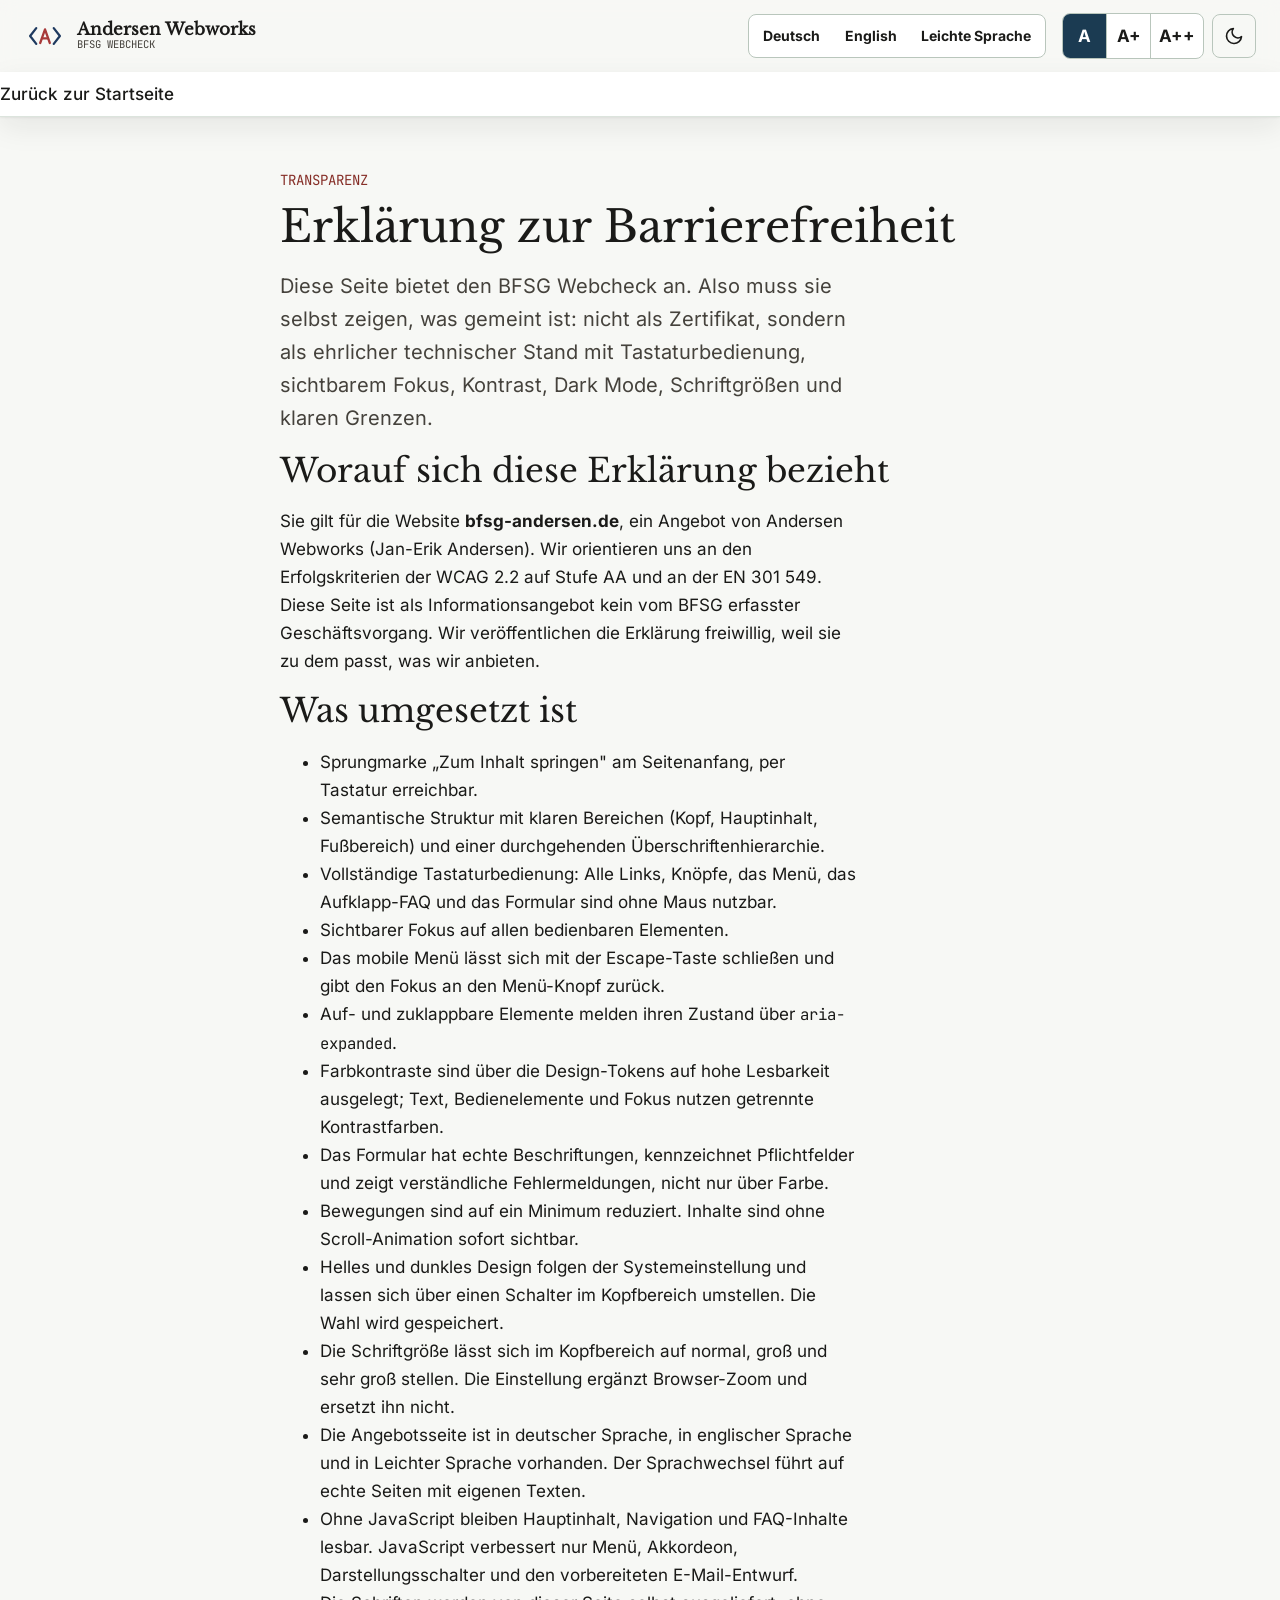
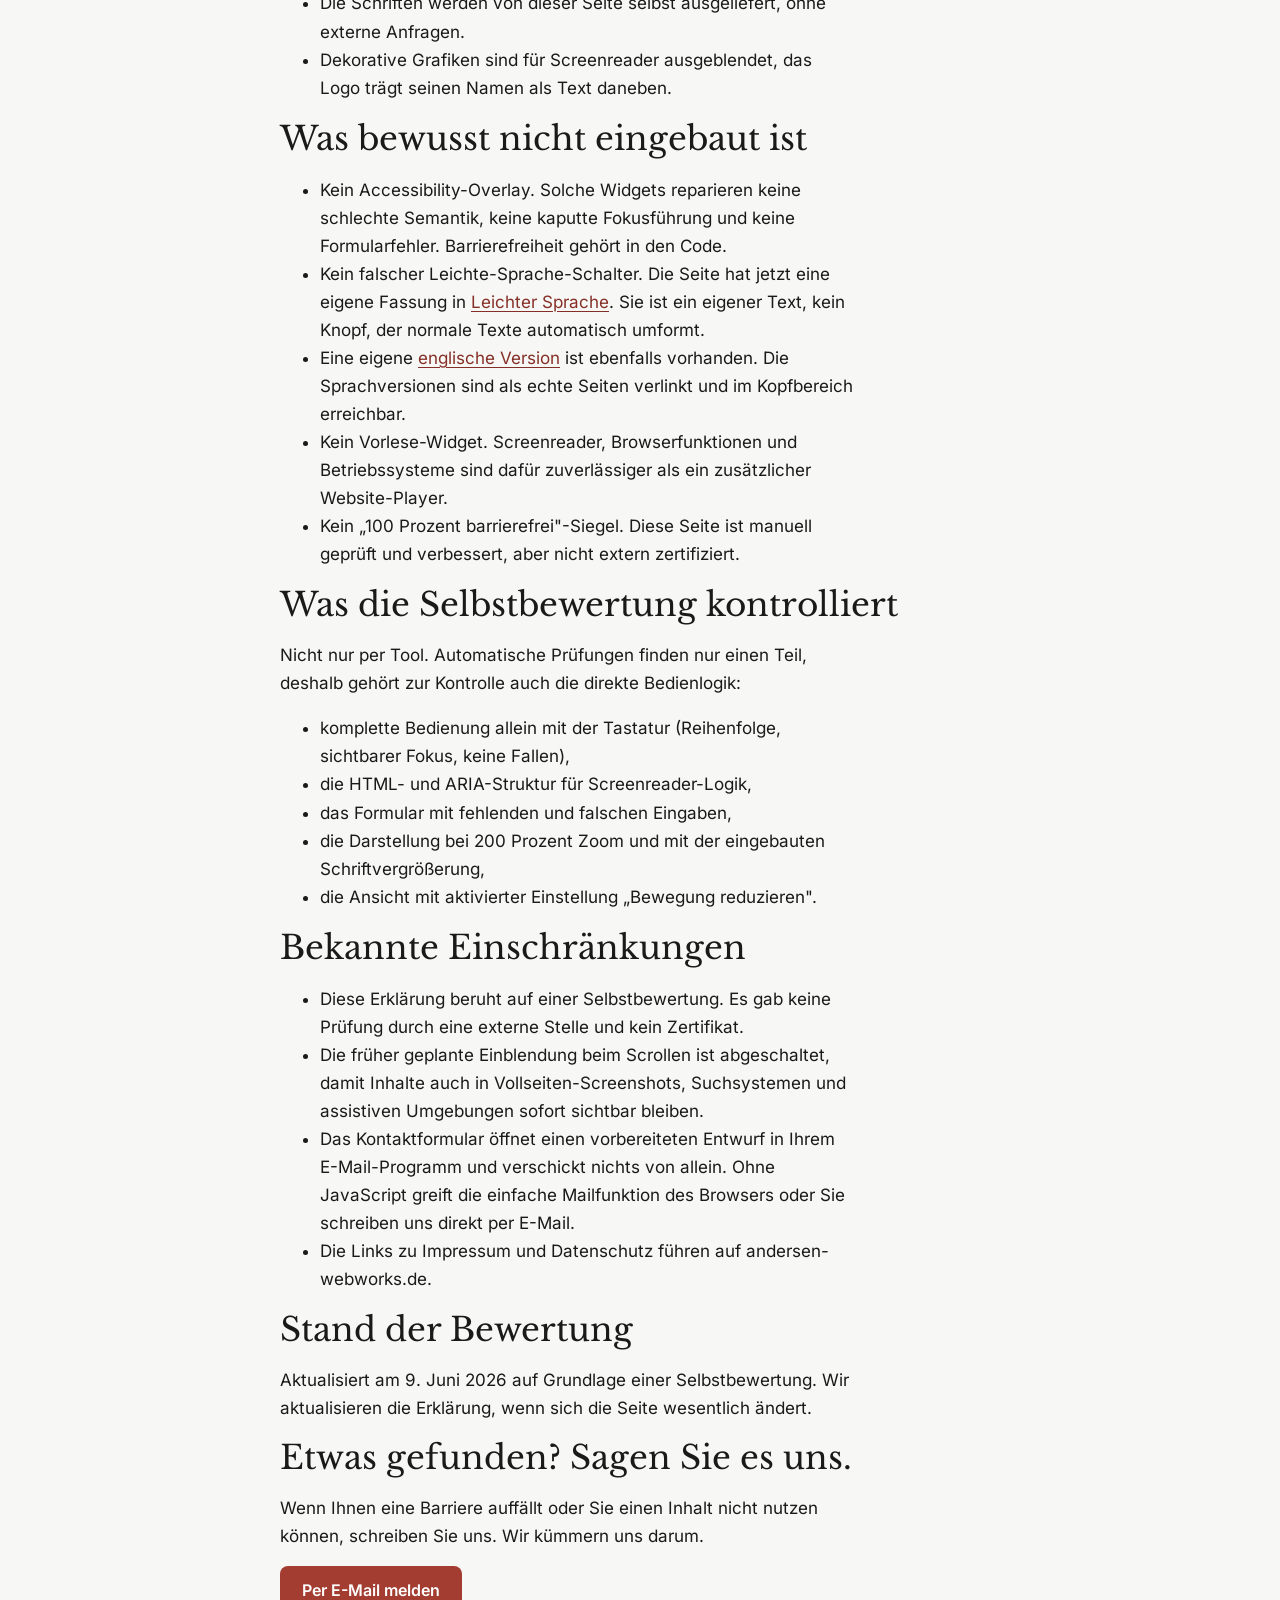
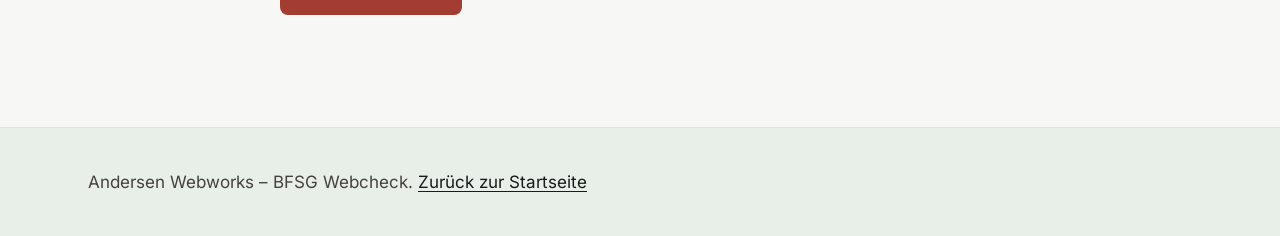
==== barrierefreiheit/index.html @ b9a434ae "fix: harden BFSG responsive header" ====
<!DOCTYPE html>
<html lang="de">
<head>
  <meta charset="utf-8">
  <meta name="viewport" content="width=device-width, initial-scale=1">
  <title>Erklärung zur Barrierefreiheit | Andersen Webworks</title>
  <meta name="description" content="Erklärung zur Barrierefreiheit der Seite bfsg-andersen.de. Was umgesetzt ist, was geprüft wurde und was offen bleibt.">
  <meta name="theme-color" media="(prefers-color-scheme: light)" content="#f7f8f5">
  <meta name="theme-color" media="(prefers-color-scheme: dark)" content="#171b19">
  <link rel="icon" href="../assets/favicon.svg" type="image/svg+xml">
  <link rel="canonical" href="https://bfsg-andersen.de/barrierefreiheit/">
  <link rel="alternate" hreflang="de" href="https://bfsg-andersen.de/">
  <link rel="alternate" hreflang="en" href="https://bfsg-andersen.de/en/">
  <link rel="alternate" hreflang="de-x-easy" href="https://bfsg-andersen.de/leichte-sprache/">
  <link rel="alternate" hreflang="x-default" href="https://bfsg-andersen.de/">
  <script>
    /* Darstellung vor dem ersten Paint setzen, gegen Flackern */
    (function () {
      var d = document.documentElement;
      d.classList.add('js');
      try {
        var t = localStorage.getItem('theme');
        if (t === 'light' || t === 'dark') d.setAttribute('data-theme', t);
        var s = localStorage.getItem('text-size');
        if (s === 'large' || s === 'xlarge') d.setAttribute('data-text-size', s);
      } catch (e) {}
    })();
  </script>
  <link rel="stylesheet" href="../css/tokens.css">
  <link rel="stylesheet" href="../css/base.css">
  <link rel="stylesheet" href="../css/components.css">
  <link rel="stylesheet" href="../css/sections.css">
</head>
<body>
  <a class="skip-link" href="#main">Zum Inhalt springen</a>

  <header class="site-header">
    <div class="container site-header__inner">
      <a class="brand" href="../index.html" aria-label="BFSG Webcheck von Andersen Webworks, zur Startseite">
        <img class="brand__mark" src="../assets/logo.svg" alt="" width="42" height="28">
        <span class="brand__name">Andersen Webworks
          <span class="brand__line">BFSG Webcheck</span>
        </span>
      </a>
      <div class="site-header__right">
        <nav class="site-nav site-nav--static" aria-label="Hauptnavigation">
          <ul>
            <li><a href="../index.html">Zurück zur Startseite</a></li>
          </ul>
        </nav>
        <nav class="language-switcher" aria-label="Sprachversionen">
          <ul>
            <li><a href="../index.html" lang="de">Deutsch</a></li>
            <li><a href="../en/index.html" lang="en">English</a></li>
            <li><a href="../leichte-sprache/index.html" lang="de">Leichte Sprache</a></li>
          </ul>
        </nav>
        <div class="header-actions" role="group" aria-label="Darstellung">
          <div class="text-size-control" role="group" aria-label="Schriftgröße">
            <button class="text-size-control__btn" type="button" data-text-size-option="normal" aria-pressed="true" aria-label="Normale Schriftgröße">A</button>
            <button class="text-size-control__btn" type="button" data-text-size-option="large" aria-pressed="false" aria-label="Große Schriftgröße">A+</button>
            <button class="text-size-control__btn" type="button" data-text-size-option="xlarge" aria-pressed="false" aria-label="Sehr große Schriftgröße">A++</button>
          </div>
          <button class="theme-toggle" type="button" aria-pressed="false" aria-label="Dunkles Design einschalten" title="Hell und Dunkel umschalten">
            <svg class="icon-moon" viewBox="0 0 24 24" fill="none" stroke="currentColor" stroke-width="2" stroke-linecap="round" stroke-linejoin="round" aria-hidden="true"><path d="M21 12.8A9 9 0 1 1 11.2 3a7 7 0 0 0 9.8 9.8z"/></svg>
            <svg class="icon-sun" viewBox="0 0 24 24" fill="none" stroke="currentColor" stroke-width="2" stroke-linecap="round" stroke-linejoin="round" aria-hidden="true"><circle cx="12" cy="12" r="4"/><path d="M12 2v2M12 20v2M4.9 4.9l1.4 1.4M17.7 17.7l1.4 1.4M2 12h2M20 12h2M4.9 19.1l1.4-1.4M17.7 6.3l1.4-1.4"/></svg>
          </button>
        </div>
      </div>
    </div>
  </header>

  <main id="main" tabindex="-1">
    <section class="section">
      <div class="container" style="max-width:48rem">
        <p class="eyebrow">Transparenz</p>
        <h1>Erklärung zur Barrierefreiheit</h1>
        <p class="lede">Diese Seite bietet den BFSG Webcheck an. Also muss sie selbst zeigen, was gemeint ist: nicht als Zertifikat, sondern als ehrlicher technischer Stand mit Tastaturbedienung, sichtbarem Fokus, Kontrast, Dark Mode, Schriftgrößen und klaren Grenzen.</p>

        <h2>Worauf sich diese Erklärung bezieht</h2>
        <p>Sie gilt für die Website <strong>bfsg-andersen.de</strong>, ein Angebot von Andersen Webworks (Jan-Erik Andersen). Wir orientieren uns an den Erfolgskriterien der WCAG 2.2 auf Stufe AA und an der EN 301 549. Diese Seite ist als Informationsangebot kein vom BFSG erfasster Geschäftsvorgang. Wir veröffentlichen die Erklärung freiwillig, weil sie zu dem passt, was wir anbieten.</p>

        <h2>Was umgesetzt ist</h2>
        <ul>
          <li>Sprungmarke „Zum Inhalt springen" am Seitenanfang, per Tastatur erreichbar.</li>
          <li>Semantische Struktur mit klaren Bereichen (Kopf, Hauptinhalt, Fußbereich) und einer durchgehenden Überschriftenhierarchie.</li>
          <li>Vollständige Tastaturbedienung: Alle Links, Knöpfe, das Menü, das Aufklapp-FAQ und das Formular sind ohne Maus nutzbar.</li>
          <li>Sichtbarer Fokus auf allen bedienbaren Elementen.</li>
          <li>Das mobile Menü lässt sich mit der Escape-Taste schließen und gibt den Fokus an den Menü-Knopf zurück.</li>
          <li>Auf- und zuklappbare Elemente melden ihren Zustand über <code>aria-expanded</code>.</li>
          <li>Farbkontraste sind über die Design-Tokens auf hohe Lesbarkeit ausgelegt; Text, Bedienelemente und Fokus nutzen getrennte Kontrastfarben.</li>
          <li>Das Formular hat echte Beschriftungen, kennzeichnet Pflichtfelder und zeigt verständliche Fehlermeldungen, nicht nur über Farbe.</li>
          <li>Bewegungen sind auf ein Minimum reduziert. Inhalte sind ohne Scroll-Animation sofort sichtbar.</li>
          <li>Helles und dunkles Design folgen der Systemeinstellung und lassen sich über einen Schalter im Kopfbereich umstellen. Die Wahl wird gespeichert.</li>
          <li>Die Schriftgröße lässt sich im Kopfbereich auf normal, groß und sehr groß stellen. Die Einstellung ergänzt Browser-Zoom und ersetzt ihn nicht.</li>
          <li>Die Angebotsseite ist in deutscher Sprache, in englischer Sprache und in Leichter Sprache vorhanden. Der Sprachwechsel führt auf echte Seiten mit eigenen Texten.</li>
          <li>Ohne JavaScript bleiben Hauptinhalt, Navigation und FAQ-Inhalte lesbar. JavaScript verbessert nur Menü, Akkordeon, Darstellungsschalter und den vorbereiteten E-Mail-Entwurf.</li>
          <li>Die Schriften werden von dieser Seite selbst ausgeliefert, ohne externe Anfragen.</li>
          <li>Dekorative Grafiken sind für Screenreader ausgeblendet, das Logo trägt seinen Namen als Text daneben.</li>
        </ul>

        <h2>Was bewusst nicht eingebaut ist</h2>
        <ul>
          <li>Kein Accessibility-Overlay. Solche Widgets reparieren keine schlechte Semantik, keine kaputte Fokusführung und keine Formularfehler. Barrierefreiheit gehört in den Code.</li>
          <li>Kein falscher Leichte-Sprache-Schalter. Die Seite hat jetzt eine eigene Fassung in <a href="../leichte-sprache/index.html">Leichter Sprache</a>. Sie ist ein eigener Text, kein Knopf, der normale Texte automatisch umformt.</li>
          <li>Eine eigene <a href="../en/index.html" lang="en">englische Version</a> ist ebenfalls vorhanden. Die Sprachversionen sind als echte Seiten verlinkt und im Kopfbereich erreichbar.</li>
          <li>Kein Vorlese-Widget. Screenreader, Browserfunktionen und Betriebssysteme sind dafür zuverlässiger als ein zusätzlicher Website-Player.</li>
          <li>Kein „100 Prozent barrierefrei"-Siegel. Diese Seite ist manuell geprüft und verbessert, aber nicht extern zertifiziert.</li>
        </ul>

        <h2>Was die Selbstbewertung kontrolliert</h2>
        <p>Nicht nur per Tool. Automatische Prüfungen finden nur einen Teil, deshalb gehört zur Kontrolle auch die direkte Bedienlogik:</p>
        <ul>
          <li>komplette Bedienung allein mit der Tastatur (Reihenfolge, sichtbarer Fokus, keine Fallen),</li>
          <li>die HTML- und ARIA-Struktur für Screenreader-Logik,</li>
          <li>das Formular mit fehlenden und falschen Eingaben,</li>
          <li>die Darstellung bei 200 Prozent Zoom und mit der eingebauten Schriftvergrößerung,</li>
          <li>die Ansicht mit aktivierter Einstellung „Bewegung reduzieren".</li>
        </ul>

        <h2>Bekannte Einschränkungen</h2>
        <ul>
          <li>Diese Erklärung beruht auf einer Selbstbewertung. Es gab keine Prüfung durch eine externe Stelle und kein Zertifikat.</li>
          <li>Die früher geplante Einblendung beim Scrollen ist abgeschaltet, damit Inhalte auch in Vollseiten-Screenshots, Suchsystemen und assistiven Umgebungen sofort sichtbar bleiben.</li>
          <li>Das Kontaktformular öffnet einen vorbereiteten Entwurf in Ihrem E-Mail-Programm und verschickt nichts von allein. Ohne JavaScript greift die einfache Mailfunktion des Browsers oder Sie schreiben uns direkt per E-Mail.</li>
          <li>Die Links zu Impressum und Datenschutz führen auf andersen-webworks.de.</li>
        </ul>

        <h2>Stand der Bewertung</h2>
        <p>Aktualisiert am 9. Juni 2026 auf Grundlage einer Selbstbewertung. Wir aktualisieren die Erklärung, wenn sich die Seite wesentlich ändert.</p>

        <h2>Etwas gefunden? Sagen Sie es uns.</h2>
        <p>Wenn Ihnen eine Barriere auffällt oder Sie einen Inhalt nicht nutzen können, schreiben Sie uns. Wir kümmern uns darum.</p>
        <p><a class="btn btn--primary" href="mailto:mail@andersen-webworks.de?subject=Barrierefreiheit%20bfsg-andersen.de">Per E-Mail melden</a></p>
      </div>
    </section>
  </main>

  <footer class="site-footer">
    <div class="container">
      <p style="margin:0;color:var(--text-muted)">Andersen Webworks – BFSG Webcheck. <a href="../index.html">Zurück zur Startseite</a></p>
    </div>
  </footer>
  <script src="../assets/site.js"></script>
</body>
</html>
---- css/tokens.css ----
/* tokens.css – Schriften, Designvariablen, Farben, Dark Mode
   Selbst gehostete Schriften (DSGVO), keine Google Fonts.
   Kontrastziel: Fließtext sehr hoch, UI-Elemente mindestens WCAG-AA-nah. */

/* ---- Schriften ---- */
/* Inter (Fließtext) */
@font-face {
  font-family: 'Inter'; font-style: normal; font-weight: 400 700; font-display: swap;
  src: url(../assets/fonts/inter-latin.woff2) format('woff2');
  unicode-range: U+0000-00FF, U+0131, U+0152-0153, U+02BB-02BC, U+02C6, U+02DA, U+02DC, U+0304, U+0308, U+0329, U+2000-206F, U+20AC, U+2122, U+2191, U+2193, U+2212, U+2215, U+FEFF, U+FFFD;
}
@font-face {
  font-family: 'Inter'; font-style: normal; font-weight: 400 700; font-display: swap;
  src: url(../assets/fonts/inter-latin-ext.woff2) format('woff2');
  unicode-range: U+0100-02BA, U+02BD-02C5, U+02C7-02CC, U+02CE-02D7, U+02DD-02FF, U+0304, U+0308, U+0329, U+1D00-1DBF, U+1E00-1E9F, U+1EF2-1EFF, U+2020, U+20A0-20AB, U+20AD-20C0, U+2113, U+2C60-2C7F, U+A720-A7FF;
}
/* Libre Baskerville (Headlines, editorial) */
@font-face {
  font-family: 'Libre Baskerville'; font-style: normal; font-weight: 400; font-display: swap;
  src: url(../assets/fonts/libre-baskerville-regular-latin.woff2) format('woff2');
  unicode-range: U+0000-00FF, U+0131, U+0152-0153, U+02BB-02BC, U+02C6, U+02DA, U+02DC, U+0304, U+0308, U+0329, U+2000-206F, U+20AC, U+2122, U+2191, U+2193, U+2212, U+2215, U+FEFF, U+FFFD;
}
@font-face {
  font-family: 'Libre Baskerville'; font-style: normal; font-weight: 400; font-display: swap;
  src: url(../assets/fonts/libre-baskerville-regular-latin-ext.woff2) format('woff2');
  unicode-range: U+0100-02BA, U+02BD-02C5, U+02C7-02CC, U+02CE-02D7, U+02DD-02FF, U+0304, U+0308, U+0329, U+1D00-1DBF, U+1E00-1E9F, U+1EF2-1EFF, U+2020, U+20A0-20AB, U+20AD-20C0, U+2113, U+2C60-2C7F, U+A720-A7FF;
}
@font-face {
  font-family: 'Libre Baskerville'; font-style: italic; font-weight: 400; font-display: swap;
  src: url(../assets/fonts/libre-baskerville-italic-latin.woff2) format('woff2');
  unicode-range: U+0000-00FF, U+0131, U+0152-0153, U+02BB-02BC, U+02C6, U+02DA, U+02DC, U+0304, U+0308, U+0329, U+2000-206F, U+20AC, U+2122, U+2191, U+2193, U+2212, U+2215, U+FEFF, U+FFFD;
}
/* JetBrains Mono (Akzente, Code) */
@font-face {
  font-family: 'JetBrains Mono'; font-style: normal; font-weight: 400; font-display: swap;
  src: url(../assets/fonts/jetbrains-mono-400.ttf) format('truetype');
}
@font-face {
  font-family: 'JetBrains Mono'; font-style: normal; font-weight: 500; font-display: swap;
  src: url(../assets/fonts/jetbrains-mono-500.ttf) format('truetype');
}

:root {
  /* Farben (hell) */
  --bg: #f7f8f5;
  --surface: #ffffff;
  --surface-2: #e8efe9;
  --text: #1a1a18;          /* auf --bg ~ 15:1 (AAA) */
  --text-muted: #45423c;    /* auf --bg ~ 8.5:1 (AAA) */
  --accent: #a33d32;        /* Rost: Marken-/Flaechenfarbe */
  --accent-text: #862f28;   /* dunkleres Rost fuer kleinen Text/Links: ~ 7:1 (AAA) */
  --accent-ink: #ffffff;    /* Text auf Rost-Flaeche: ~ 6.3:1 */
  --accent-2: #1b3b52;      /* Navy (Sprache/Vertrauen): ~ 10:1 (AAA) */
  --accent-2-ink: #ffffff;
  --accent-3: #4b735f;      /* Sage fuer positive Nachweise */
  --border: #dce4dd;
  --border-strong: #b9c6bc;
  --focus: #1b3b52;

  /* Schriften */
  --font-serif: 'Libre Baskerville', Georgia, 'Times New Roman', serif;
  --font-sans: 'Inter', system-ui, -apple-system, 'Segoe UI', Roboto, sans-serif;
  --font-mono: 'JetBrains Mono', ui-monospace, Consolas, 'Liberation Mono', monospace;

  /* Schriftgrößen */
  --fs-300: 0.875rem;
  --fs-400: 1.0625rem;      /* 17px Basis fuer komfortables Lesen */
  --fs-500: 1.25rem;
  --fs-600: 1.55rem;
  --fs-700: 2.05rem;
  --fs-800: 2.75rem;

  /* Abstände, Radien, Schatten */
  --space-1: 0.5rem;
  --space-2: 1rem;
  --space-3: 1.5rem;
  --space-4: 2.5rem;
  --space-5: 4rem;
  --space-6: 6rem;
  --radius: 8px;
  --radius-lg: 8px;
  --shadow: 0 1px 2px rgba(26, 26, 24, 0.06), 0 10px 30px rgba(26, 26, 24, 0.08);
  --container: 72rem;
  --measure: 36rem;         /* Lesebreite ~ 66 Zeichen */
}

:root[data-text-size="large"] { font-size: 112.5%; }
:root[data-text-size="xlarge"] { font-size: 125%; }

@media (max-width: 44rem) {
  :root {
    --fs-600: 1.35rem;
    --fs-700: 1.7rem;
    --fs-800: 2rem;
    --space-6: 4rem;
  }
}

/* Dark-Tokens, einmal definiert, ueber zwei Selektoren angewandt:
   - System-Dunkel, sofern der Nutzer nicht explizit Hell erzwingt
   - Nutzer waehlt aktiv Dunkel */
@media (prefers-color-scheme: dark) {
  :root:not([data-theme="light"]) {
    --bg: #171b19;          /* warmes Fast-Schwarz, kein reines #000 */
    --surface: #202622;
    --surface-2: #26312a;
    --text: #f1efe9;        /* auf --bg ~ 14:1 (AAA) */
    --text-muted: #c6c1b5;  /* auf --bg ~ 9:1 (AAA) */
    --accent: #e58a72;
    --accent-text: #f0a98f; /* helleres Rost fuer Text auf Dunkel: ~ 7:1 */
    --accent-ink: #1b1916;
    --accent-2: #a8c2de;
    --accent-2-ink: #1b1916;
    --accent-3: #9ac6a9;
    --border: #334137;
    --border-strong: #4d6154;
    --focus: #f0a98f;
    --shadow: 0 1px 2px rgba(0, 0, 0, 0.3), 0 10px 30px rgba(0, 0, 0, 0.4);
  }
}
:root[data-theme="dark"] {
  --bg: #171b19;
  --surface: #202622;
  --surface-2: #26312a;
  --text: #f1efe9;
  --text-muted: #c6c1b5;
  --accent: #e58a72;
  --accent-text: #f0a98f;
  --accent-ink: #1b1916;
  --accent-2: #a8c2de;
  --accent-2-ink: #1b1916;
  --accent-3: #9ac6a9;
  --border: #334137;
  --border-strong: #4d6154;
  --focus: #f0a98f;
  --shadow: 0 1px 2px rgba(0, 0, 0, 0.3), 0 10px 30px rgba(0, 0, 0, 0.4);
}
---- css/base.css ----
/* base.css – Reset, Grundtypografie, Layout-Grundlagen, Fokus, Skip-Link */

*, *::before, *::after { box-sizing: border-box; }

html { -webkit-text-size-adjust: 100%; scroll-behavior: smooth; color-scheme: light; scroll-padding-top: 5rem; }
html[data-theme="dark"] { color-scheme: dark; }
@media (prefers-color-scheme: dark) { html:not([data-theme="light"]) { color-scheme: dark; } }

body {
  margin: 0;
  background: var(--bg);
  color: var(--text);
  font-family: var(--font-sans);
  font-size: var(--fs-400);
  line-height: 1.65;
  text-rendering: optimizeLegibility;
  -webkit-font-smoothing: antialiased;
}

h1, h2, h3 {
  font-family: var(--font-serif);
  line-height: 1.22;
  color: var(--text);
  margin: 0 0 var(--space-2);
  font-weight: 400;
  letter-spacing: 0;
  overflow-wrap: break-word;
  hyphens: auto;
}
h1 { font-size: var(--fs-800); }
h2 { font-size: var(--fs-700); }
h3 { font-size: var(--fs-600); }

p { margin: 0 0 var(--space-2); max-width: var(--measure); }
ul, ol { max-width: var(--measure); }
p, li, blockquote { overflow-wrap: break-word; hyphens: auto; }

a {
  color: var(--accent-text);
  text-underline-offset: 0.18em;
  text-decoration-thickness: from-font;
}
a:hover { text-decoration-thickness: 2px; }

strong { font-weight: 700; }
code, kbd { font-family: var(--font-mono); font-size: 0.92em; }

img, svg { max-width: 100%; height: auto; }

/* Sichtbarer Fokus für alle interaktiven Elemente (Tastatur) */
:focus-visible {
  outline: 3px solid var(--focus);
  outline-offset: 3px;
  border-radius: 3px;
}
/* Maus-Klick erzeugt keinen Dauerring, Tastatur schon */
:focus:not(:focus-visible) { outline: none; }

@media (forced-colors: active) {
  :focus-visible {
    outline: 3px solid Highlight;
    forced-color-adjust: auto;
  }
}

/* Skip-Link: erst bei Fokus sichtbar */
.skip-link {
  position: absolute;
  left: var(--space-2);
  top: -100px;
  z-index: 1000;
  background: var(--accent-2);
  color: var(--accent-2-ink);
  padding: 0.7rem 1rem;
  border-radius: var(--radius);
  font-weight: 600;
  text-decoration: none;
  transition: top 0.15s ease;
}
.skip-link:focus { top: var(--space-2); }

/* Layout-Hilfen */
.container { width: 100%; max-width: var(--container); margin-inline: auto; padding-inline: var(--space-2); }
.section { padding-block: var(--space-6); }
.section--tint { background: var(--surface-2); }
.lede { font-size: var(--fs-500); color: var(--text-muted); }
.eyebrow {
  font-family: var(--font-mono);
  font-size: var(--fs-300);
  letter-spacing: 0;
  text-transform: uppercase;
  color: var(--accent-text);
  margin: 0 0 var(--space-1);
}

/* Nur für Screenreader */
.visually-hidden {
  position: absolute !important;
  width: 1px; height: 1px;
  padding: 0; margin: -1px;
  overflow: hidden; clip: rect(0 0 0 0);
  white-space: nowrap; border: 0;
}

main:focus { outline: none; }

@media (min-width: 44rem) {
  .container { padding-inline: var(--space-3); }
}

@media (max-width: 22rem) {
  .container { padding-inline: 0.75rem; }
}

/* Reduced Motion: alle Bewegungen aus, Inhalt sofort sichtbar */
@media (prefers-reduced-motion: reduce) {
  html { scroll-behavior: auto; }
  *, *::before, *::after {
    animation-duration: 0.001ms !important;
    animation-iteration-count: 1 !important;
    transition-duration: 0.001ms !important;
    scroll-behavior: auto !important;
  }
  .reveal { opacity: 1 !important; transform: none !important; }
}
---- css/components.css ----
/* components.css – Header/Nav, Buttons, Cards, Accordion, Formular, Footer */

/* ---- Header / Navigation ---- */
.site-header {
  position: sticky;
  top: 0;
  z-index: 100;
  background: color-mix(in srgb, var(--bg) 88%, transparent);
  backdrop-filter: saturate(140%) blur(8px);
  border-bottom: 1px solid var(--border);
}
.site-header .container { max-width: 92rem; }
.site-header__inner {
  display: flex;
  align-items: center;
  justify-content: space-between;
  gap: var(--space-3);
  min-height: 4.5rem;
}
.brand { display: flex; align-items: center; gap: 0.7rem; text-decoration: none; color: var(--text); }
.brand:focus-visible { outline-offset: 5px; }
.brand__mark { width: 42px; height: 28px; flex: none; }
.brand__name { font-family: var(--font-serif); font-weight: 700; font-size: 1.05rem; letter-spacing: 0; line-height: 1.1; }
.brand__line { display: block; font-family: var(--font-mono); font-size: 0.66rem; letter-spacing: 0; text-transform: uppercase; color: var(--text-muted); font-weight: 400; }

.nav-toggle {
  display: none;
  align-items: center;
  gap: 0.5rem;
  min-height: 44px;
  padding: 0.5rem 0.8rem;
  background: transparent;
  border: 1px solid var(--border-strong);
  border-radius: var(--radius);
  color: var(--text);
  font: inherit;
  cursor: pointer;
}
.nav-toggle__bars { width: 18px; height: 2px; background: currentColor; position: relative; }
.nav-toggle__bars::before, .nav-toggle__bars::after { content: ""; position: absolute; left: 0; width: 18px; height: 2px; background: currentColor; }
.nav-toggle__bars::before { top: -6px; }
.nav-toggle__bars::after { top: 6px; }

.site-nav { flex: 0 1 auto; min-width: 0; }
.site-nav ul { list-style: none; display: flex; gap: var(--space-2); margin: 0; padding: 0; align-items: center; max-width: none; }
.site-nav a { color: var(--text); text-decoration: none; font-weight: 500; padding: 0.5rem 0; display: inline-flex; min-height: 44px; align-items: center; white-space: nowrap; }
.site-nav a:hover { color: var(--accent); }
.site-nav a[aria-current="page"] { color: var(--accent); box-shadow: inset 0 -2px 0 var(--accent); }
.site-nav .btn { min-width: max-content; padding-inline: 1rem; white-space: nowrap; }
.site-nav a.btn--primary,
.site-nav a.btn--primary:hover { color: var(--accent-ink); }

.language-switcher { flex: 0 0 auto; }
.language-switcher ul {
  list-style: none;
  display: flex;
  align-items: center;
  gap: 0.25rem;
  margin: 0;
  padding: 0.2rem;
  max-width: none;
  border: 1px solid var(--border-strong);
  border-radius: var(--radius);
  background: var(--surface);
}
.language-switcher a {
  display: inline-flex;
  align-items: center;
  justify-content: center;
  min-height: 36px;
  padding: 0.35rem 0.65rem;
  border-radius: calc(var(--radius) - 2px);
  color: var(--text);
  font-size: var(--fs-300);
  font-weight: 700;
  line-height: 1.15;
  text-align: center;
  text-decoration: none;
  white-space: nowrap;
}
.language-switcher a:hover { background: var(--surface-2); color: var(--accent-text); }
.language-switcher a[aria-current="page"] {
  background: var(--accent-2);
  color: var(--accent-2-ink);
}

@media (max-width: 86rem) {
  html.js .nav-toggle { display: inline-flex; }
  .site-nav {
    position: static;
    background: none;
    border-bottom: 0;
    box-shadow: none;
    display: block;
  }
  html.js .site-nav {
    position: absolute;
    inset: 100% 0 auto 0;
    background: var(--surface);
    border-bottom: 1px solid var(--border);
    box-shadow: var(--shadow);
    display: none;
  }
  html.js .site-nav[data-open="true"] { display: block; }
  .site-nav ul { flex-direction: column; align-items: stretch; gap: 0; padding: var(--space-2) var(--space-3); }
  .site-nav li { border-bottom: 1px solid var(--border); }
  .site-nav li:last-child { border-bottom: 0; }
  .site-nav a { white-space: normal; }
  .site-nav .btn { margin-top: var(--space-2); justify-content: center; }
  .language-switcher ul { justify-content: flex-end; }
}

.site-nav--static {
  position: static;
  display: block;
  background: none;
  border: 0;
  box-shadow: none;
}
html.js .site-nav--static { display: block; }
.site-nav--static ul { padding: 0; }

/* ---- Buttons ---- */
.btn {
  display: inline-flex;
  align-items: center;
  justify-content: center;
  gap: 0.5rem;
  min-height: 48px;
  max-width: 100%;
  padding: 0.8rem 1.25rem;
  border-radius: var(--radius);
  font-family: var(--font-sans);
  font-size: 1rem;
  line-height: 1.2;
  font-weight: 600;
  text-align: center;
  text-decoration: none;
  overflow-wrap: anywhere;
  cursor: pointer;
  border: 2px solid transparent;
  transition: transform 0.12s ease, background-color 0.12s ease, border-color 0.12s ease;
}
.btn:active { transform: translateY(1px); }
.btn--primary { background: var(--accent); color: var(--accent-ink); }
.btn--primary:hover { background: color-mix(in srgb, var(--accent) 86%, #000); }
.btn--secondary { background: transparent; color: var(--accent-2); border-color: var(--accent-2); }
.btn--secondary:hover { background: color-mix(in srgb, var(--accent-2) 10%, transparent); }
.btn--ghost { background: transparent; color: var(--text); border-color: var(--border-strong); }

/* ---- Cards / Grid ---- */
.grid { display: grid; gap: var(--space-3); }
.grid > *,
.duo > *,
.vs > *,
.scope > *,
.honest > *,
.quotes > * { min-width: 0; }
@media (min-width: 40rem) { .grid--2 { grid-template-columns: repeat(2, 1fr); } }
@media (min-width: 52rem) { .grid--3 { grid-template-columns: repeat(3, 1fr); } }

.card {
  min-width: 0;
  background: var(--surface);
  border: 1px solid var(--border);
  border-radius: var(--radius-lg);
  padding: var(--space-3);
  box-shadow: var(--shadow);
}
.card h3 { margin-top: 0; }
.card__price { font-family: var(--font-mono); color: var(--accent-2); font-size: var(--fs-500); margin: 0.2rem 0 var(--space-2); }
.card p:last-child, .card ul:last-child { margin-bottom: 0; }

.pill {
  display: inline-block;
  font-family: var(--font-mono);
  font-size: var(--fs-300);
  padding: 0.2rem 0.7rem;
  border-radius: 999px;
  background: var(--surface-2);
  border: 1px solid var(--border);
  color: var(--text-muted);
}

/* Person-Karten (das Duo) */
.person { display: flex; gap: var(--space-2); align-items: flex-start; }
.person__role { font-family: var(--font-mono); font-size: var(--fs-300); color: var(--accent); text-transform: uppercase; letter-spacing: 0; }

/* Förder-Box / Rechenbeispiel */
.callout {
  background: var(--surface);
  border-left: 4px solid var(--accent-2);
  border-radius: var(--radius);
  padding: var(--space-3);
  box-shadow: var(--shadow);
}
.calc { list-style: none; padding: 0; margin: var(--space-2) 0 0; font-family: var(--font-mono); }
.calc li { display: flex; justify-content: space-between; gap: var(--space-2); padding: 0.35rem 0; border-bottom: 1px dashed var(--border); max-width: 26rem; }
.calc li:last-child { border-bottom: 0; font-weight: 700; color: var(--accent-2); }

/* ---- Schritte / Ablauf ---- */
.steps { list-style: none; counter-reset: step; padding: 0; display: grid; gap: var(--space-2); }
.steps li { position: relative; padding-left: 3.2rem; min-height: 2.4rem; }
.steps li::before {
  counter-increment: step;
  content: counter(step);
  position: absolute; left: 0; top: 0;
  width: 2.3rem; height: 2.3rem;
  display: grid; place-items: center;
  background: var(--accent-2); color: var(--accent-2-ink);
  border-radius: 50%; font-family: var(--font-mono); font-weight: 700;
}

/* ---- Accordion (FAQ) ---- */
.accordion { border-top: 1px solid var(--border); max-width: 52rem; }
.accordion__item { border-bottom: 1px solid var(--border); }
.accordion__trigger {
  width: 100%;
  display: flex;
  align-items: center;
  justify-content: space-between;
  gap: var(--space-2);
  text-align: left;
  background: transparent;
  border: 0;
  padding: 1.1rem 0;
  min-height: 56px;
  font: inherit;
  font-weight: 600;
  font-size: var(--fs-500);
  color: var(--text);
  cursor: pointer;
}
.accordion__icon { flex: none; width: 1.1rem; height: 1.1rem; position: relative; }
.accordion__icon::before, .accordion__icon::after { content: ""; position: absolute; background: var(--accent); border-radius: 2px; }
.accordion__icon::before { inset: 0 45%; }      /* vertikaler Strich */
.accordion__icon::after { inset: 45% 0; }        /* horizontaler Strich */
.accordion__trigger[aria-expanded="true"] .accordion__icon::before { opacity: 0; }
.accordion__panel { padding: 0 0 1.2rem; }
.accordion__panel[hidden] { display: none; }

/* ---- Formular ---- */
.field { margin-bottom: var(--space-2); }
.field label { display: block; font-weight: 600; margin-bottom: 0.35rem; }
.field .req { color: var(--accent); }
.field .hint { display: block; color: var(--text-muted); font-size: var(--fs-300); margin-bottom: 0.4rem; }
.field input, .field textarea, .field select {
  width: 100%;
  padding: 0.7rem 0.85rem;
  font: inherit;
  color: var(--text);
  background: var(--surface);
  border: 1px solid var(--border-strong);
  border-radius: var(--radius);
}
.field input:focus-visible, .field textarea:focus-visible { outline: 3px solid var(--focus); outline-offset: 1px; }
.field textarea { min-height: 8rem; resize: vertical; }
.field .error-msg { display: none; color: var(--accent); font-weight: 600; font-size: var(--fs-300); margin-top: 0.35rem; }
.field[data-invalid="true"] input, .field[data-invalid="true"] textarea { border-color: var(--accent); border-width: 2px; }
.field[data-invalid="true"] .error-msg { display: block; }
.form-status { margin-top: var(--space-2); font-weight: 600; }

/* ---- Footer ---- */
.site-footer { background: var(--surface-2); border-top: 1px solid var(--border); padding-block: var(--space-4); }
.site-footer a { color: var(--text); }
.footer-grid { display: grid; gap: var(--space-3); }
@media (min-width: 44rem) { .footer-grid { grid-template-columns: 2fr 1fr 1fr; } }
.footer-links { list-style: none; padding: 0; margin: 0; }
.footer-links li { padding: 0.25rem 0; }

/* ---- Reveal-Hook ----
   Inhalte bleiben immer sichtbar. Die Klasse ist nur noch ein harmloser Hook,
   damit Screenshots, Suche und Nutzer ohne aktives Scrolling keinen leeren
   Seitenkoerper bekommen. */
.reveal,
html.js .reveal,
html.js .reveal.is-visible { opacity: 1; transform: none; }

/* ---- Header rechts (Nav + Aktionen) ---- */
.site-header__right { display: flex; align-items: center; justify-content: flex-end; gap: var(--space-2); min-width: 0; flex: 1; }
.header-actions { display: flex; align-items: center; gap: var(--space-1); flex: 0 0 auto; }
html:not(.js) .text-size-control,
html:not(.js) .theme-toggle { display: none; }

/* ---- Theme-Toggle ---- */
.theme-toggle {
  display: inline-flex; align-items: center; justify-content: center;
  width: 44px; height: 44px; flex: none;
  background: transparent; border: 1px solid var(--border-strong);
  border-radius: var(--radius); color: var(--text); cursor: pointer;
}
.theme-toggle:hover { border-color: var(--accent-2); color: var(--accent-2); }
.theme-toggle svg { width: 20px; height: 20px; }
/* Standard (hell): Mond zeigen (Klick -> dunkel). Dunkel: Sonne zeigen. */
.theme-toggle .icon-sun { display: none; }
.theme-toggle .icon-moon { display: block; }
:root[data-theme="dark"] .theme-toggle .icon-sun { display: block; }
:root[data-theme="dark"] .theme-toggle .icon-moon { display: none; }
@media (prefers-color-scheme: dark) {
  :root:not([data-theme="light"]) .theme-toggle .icon-sun { display: block; }
  :root:not([data-theme="light"]) .theme-toggle .icon-moon { display: none; }
}

/* ---- Schriftgröße ---- */
.text-size-control {
  display: inline-flex;
  align-items: center;
  min-height: 44px;
  border: 1px solid var(--border-strong);
  border-radius: var(--radius);
  overflow: hidden;
  background: var(--surface);
}
.text-size-control__btn {
  min-width: 44px;
  min-height: 44px;
  padding: 0.35rem 0.5rem;
  border: 0;
  border-right: 1px solid var(--border-strong);
  background: transparent;
  color: var(--text);
  font: inherit;
  font-weight: 700;
  cursor: pointer;
}
.text-size-control__btn:last-child { border-right: 0; }
.text-size-control__btn:hover { background: var(--surface-2); }
.text-size-control__btn[aria-pressed="true"] {
  background: var(--accent-2);
  color: var(--accent-2-ink);
}

@media (max-width: 64rem) {
  .site-header__inner {
    display: grid;
    grid-template-columns: 1fr;
    align-items: center;
    gap: 0.6rem;
    min-height: 0;
    padding-block: 0.6rem;
  }
  .site-header__right {
    width: 100%;
    display: grid;
    grid-template-columns: minmax(0, 1fr) auto;
    align-items: center;
    gap: 0.6rem;
  }
  .language-switcher { min-width: 0; }
  .language-switcher ul { max-width: 100%; justify-content: flex-start; }
  .header-actions { justify-content: flex-end; }
}

@media (max-width: 102rem) {
  html.js[data-text-size="large"] .nav-toggle,
  html.js[data-text-size="xlarge"] .nav-toggle { display: inline-flex; }
  html[data-text-size="large"] .site-nav:not(.site-nav--static),
  html[data-text-size="xlarge"] .site-nav:not(.site-nav--static) {
    position: static;
    background: none;
    border-bottom: 0;
    box-shadow: none;
    display: block;
  }
  html.js[data-text-size="large"] .site-nav:not(.site-nav--static),
  html.js[data-text-size="xlarge"] .site-nav:not(.site-nav--static) {
    position: absolute;
    inset: 100% 0 auto 0;
    background: var(--surface);
    border-bottom: 1px solid var(--border);
    box-shadow: var(--shadow);
    display: none;
  }
  html.js[data-text-size="large"] .site-nav:not(.site-nav--static)[data-open="true"],
  html.js[data-text-size="xlarge"] .site-nav:not(.site-nav--static)[data-open="true"] { display: block; }
  html[data-text-size="large"] .site-nav:not(.site-nav--static) ul,
  html[data-text-size="xlarge"] .site-nav:not(.site-nav--static) ul {
    flex-direction: column;
    align-items: stretch;
    gap: 0;
    padding: var(--space-2) var(--space-3);
  }
  html[data-text-size="large"] .site-nav:not(.site-nav--static) li,
  html[data-text-size="xlarge"] .site-nav:not(.site-nav--static) li { border-bottom: 1px solid var(--border); }
  html[data-text-size="large"] .site-nav:not(.site-nav--static) li:last-child,
  html[data-text-size="xlarge"] .site-nav:not(.site-nav--static) li:last-child { border-bottom: 0; }
  html[data-text-size="large"] .site-nav:not(.site-nav--static) a,
  html[data-text-size="xlarge"] .site-nav:not(.site-nav--static) a { white-space: normal; }
  html[data-text-size="large"] .site-nav:not(.site-nav--static) .btn,
  html[data-text-size="xlarge"] .site-nav:not(.site-nav--static) .btn { margin-top: var(--space-2); justify-content: center; }
}

@media (max-width: 44rem) {
  .site-header__inner {
    display: grid;
    grid-template-columns: 1fr;
    align-items: center;
    gap: 0.55rem;
    min-height: 0;
    padding-block: 0.55rem;
  }
  .site-header__right {
    width: 100%;
    display: grid;
    grid-template-columns: 1fr;
    gap: 0.5rem;
  }
  .header-actions { justify-content: flex-end; width: 100%; max-width: none; }
  .language-switcher { width: 100%; }
  .language-switcher ul {
    display: grid;
    grid-template-columns: 0.9fr 0.9fr 1.25fr;
    width: 100%;
  }
  .language-switcher a { min-height: 34px; padding-inline: 0.4rem; font-size: 0.78rem; }
  .text-size-control__btn { min-width: 36px; min-height: 40px; padding-inline: 0.3rem; }
  .theme-toggle { width: 40px; height: 40px; }
  .brand__mark { width: 36px; height: 24px; }
  .brand__name { font-size: 0.98rem; }
  .nav-toggle { min-height: 40px; padding: 0.45rem 0.65rem; }
}

@media (max-width: 22rem) {
  .language-switcher a {
    min-width: 0;
    white-space: normal;
    font-size: 0.68rem;
    line-height: 1.05;
    padding-inline: 0.25rem;
  }
  .header-actions {
    gap: 0.35rem;
    justify-content: flex-start;
  }
  .text-size-control__btn {
    min-width: 1.75rem;
    min-height: 2.2rem;
    padding-inline: 0.2rem;
  }
  .theme-toggle {
    width: 2.2rem;
    height: 2.2rem;
  }
  .nav-toggle {
    width: 2.5rem;
    min-height: 2.2rem;
    padding-inline: 0.45rem;
  }
  .nav-toggle span:last-child { display: none; }
  .card,
  .callout,
  .quote,
  .scope__col,
  .vs__card {
    padding: var(--space-2);
  }
  .person { flex-direction: column; }
  .person__photo { width: 64px; height: 64px; }
}

/* ---- Trust-Strip ---- */
.trust-strip { border-bottom: 1px solid var(--border); background: var(--surface); }
.trust-strip__inner { display: flex; flex-wrap: wrap; gap: 0.4rem var(--space-3); align-items: baseline; padding-block: var(--space-2); }
.trust-strip__label { font-family: var(--font-mono); font-size: var(--fs-300); color: var(--text-muted); text-transform: uppercase; letter-spacing: 0; }
.trust-strip__item { font-family: var(--font-serif); }
.trust-strip__sep { color: var(--border-strong); }

/* ---- Benefit-Liste (Haken) ---- */
.benefits { list-style: none; padding: 0; margin: var(--space-2) 0 0; display: grid; gap: 0.7rem; max-width: 40rem; }
.benefits li { position: relative; padding-left: 2.1rem; }
.benefits li::before {
  content: ""; position: absolute; left: 0.2rem; top: 0.15em;
  width: 0.95rem; height: 0.55rem;
  border-left: 3px solid var(--accent); border-bottom: 3px solid var(--accent);
  transform: rotate(-45deg);
}

/* ---- Vorher / Nachher ---- */
.vs { display: grid; gap: var(--space-3); margin-top: var(--space-3); align-items: start; }
@media (min-width: 44rem) { .vs { grid-template-columns: 1fr 1fr; } }
.vs__card { border-radius: var(--radius-lg); padding: var(--space-3); border: 1px solid var(--border); }
.vs__card--before { background: var(--surface-2); }
.vs__card--after { background: var(--surface); border-left: 4px solid var(--accent); box-shadow: var(--shadow); }
.vs__tag { font-family: var(--font-mono); font-size: var(--fs-300); text-transform: uppercase; letter-spacing: 0; color: var(--text-muted); display: block; margin-bottom: var(--space-1); }
.vs__card--after .vs__tag { color: var(--accent-text); }
.vs__card p { margin: 0; }

/* ---- Person-Foto (Duo) ---- */
.person__photo { width: 76px; height: 76px; border-radius: 50%; object-fit: cover; flex: none; border: 2px solid var(--border); background: var(--surface-2); }
.person h3 { margin-top: 0; }

/* ---- Zwei Testimonials nebeneinander ---- */
.quotes { display: grid; gap: var(--space-3); }
@media (min-width: 44rem) { .quotes { grid-template-columns: 1fr 1fr; } }
.quotes .quote { padding: var(--space-3); }
---- css/sections.css ----
/* sections.css – Hero und sektionsspezifische Layouts */

/* ---- Hero ---- */
.hero { padding-block: var(--space-4); overflow: hidden; }
.hero__grid { display: grid; gap: var(--space-4); align-items: center; }
@media (min-width: 54rem) { .hero__grid { grid-template-columns: 1.15fr 0.85fr; } }
@media (max-width: 64rem) { :root[data-text-size="xlarge"] .hero__grid { grid-template-columns: 1fr; } }
.hero__copy { max-width: 42rem; }
.hero h1 { margin-bottom: var(--space-2); font-size: var(--fs-800); hyphens: manual; overflow-wrap: normal; }
.hero .accent { color: var(--accent); }
.hero__cta { display: flex; flex-wrap: wrap; gap: var(--space-2); margin-top: var(--space-3); }
.hero__trust { margin-top: var(--space-3); color: var(--text-muted); font-size: var(--fs-300); }

/* Hero-Visual: Arbeitsbild plus kurzer Ergebnisrhythmus */
.hero__visual { position: relative; display: flex; flex-direction: column; gap: var(--space-2); margin: 0; min-width: 0; }
.hero__image {
  display: block;
  width: 100%;
  aspect-ratio: 16 / 10;
  object-fit: cover;
  object-position: 50% 50%;
  border-radius: var(--radius);
  border: 1px solid var(--border);
  box-shadow: var(--shadow);
}
.proof-card {
  position: relative;
  z-index: 1;
  display: grid;
  grid-template-columns: repeat(3, 1fr);
  gap: 1px;
  margin: -1.5rem var(--space-2) 0;
  overflow: hidden;
  border-radius: var(--radius);
  border: 1px solid color-mix(in srgb, var(--border) 70%, transparent);
  background: color-mix(in srgb, var(--surface) 78%, transparent);
  backdrop-filter: blur(10px);
  box-shadow: var(--shadow);
}
.proof-card span {
  padding: 0.75rem 0.85rem;
  font-family: var(--font-mono);
  font-size: var(--fs-300);
  color: var(--text);
  background: color-mix(in srgb, var(--surface) 72%, transparent);
}
.proof-card span:last-child { color: var(--accent-3); font-weight: 700; }
.combo__caption { font-size: var(--fs-300); color: var(--text-muted); margin: 0; max-width: 30rem; }
@media (max-width: 44rem) {
  .hero { padding-block: var(--space-3); }
  .hero h1 { font-size: var(--fs-800); line-height: 1.12; hyphens: manual; overflow-wrap: normal; }
  :root[data-text-size="xlarge"] .hero h1 { font-size: 1.55rem; }
  .hero .lede { font-size: 1rem; line-height: 1.55; }
  .hero__cta { align-items: stretch; }
  .hero__cta .btn { width: 100%; }
  .hero__visual { display: flex; margin-top: var(--space-1); }
  .hero__image { aspect-ratio: 16 / 11; }
  .proof-card {
    grid-template-columns: 1fr;
    margin: 0.25rem 0 0;
  }
  .proof-card span { padding: 0.6rem 0.75rem; }
}

@media (max-width: 22rem) {
  .hero h1 { hyphens: auto; overflow-wrap: break-word; }
}

/* Altes Code/Text-Visual, bewusst behalten fuer eventuelle Unterseiten */
.combo {
  display: grid;
  grid-template-columns: 1fr 1fr;
  border-radius: var(--radius-lg);
  overflow: hidden;
  border: 1px solid var(--border);
  box-shadow: var(--shadow);
  min-height: 15rem;
}
.combo__half { padding: var(--space-3); display: flex; flex-direction: column; gap: 0.4rem; }
.combo__half--code { background: var(--accent-2); color: var(--accent-2-ink); font-family: var(--font-mono); font-size: 0.82rem; line-height: 1.7; }
.combo__half--code .tag { color: #a8c2de; }
.combo__half--text { background: var(--surface); }
.combo__label { font-family: var(--font-mono); font-size: 0.66rem; letter-spacing: 0; text-transform: uppercase; opacity: 0.8; margin-bottom: 0.4rem; }
.combo__half--text p { font-family: var(--font-serif); font-size: 1.05rem; line-height: 1.5; margin: 0; color: var(--text); }

/* ---- Statistik-Reihe (Problem) ---- */
.stats { display: grid; gap: var(--space-2); margin-top: var(--space-3); }
@media (min-width: 40rem) { .stats { grid-template-columns: repeat(3, 1fr); } }
.stat { background: var(--surface); border: 1px solid var(--border); border-radius: var(--radius); padding: var(--space-2); }
.stat__num { font-family: var(--font-serif); font-size: var(--fs-700); color: var(--accent); line-height: 1; }
.stat__label { color: var(--text-muted); font-size: var(--fs-300); margin-top: 0.3rem; }

/* ---- Scope-Tabelle (wen es trifft) ---- */
.scope { display: grid; gap: var(--space-3); margin-top: var(--space-3); }
@media (min-width: 44rem) { .scope { grid-template-columns: 1fr 1fr; } }
.scope__col { background: var(--surface); border: 1px solid var(--border); border-radius: var(--radius-lg); padding: var(--space-3); }
.scope__col h3 { display: flex; align-items: center; gap: 0.5rem; margin-top: 0; }
.scope__col ul { margin: 0; padding-left: 1.2rem; }
.scope__col li { margin-bottom: 0.4rem; }
.scope__col--yes { border-top: 4px solid var(--accent); }
.scope__col--no { border-top: 4px solid var(--accent-2); }

/* ---- Duo ---- */
.duo { display: grid; gap: var(--space-3); margin-top: var(--space-3); }
@media (min-width: 44rem) { .duo { grid-template-columns: 1fr 1fr; } }

/* ---- Trust / Ehrlichkeit ---- */
.honest { display: grid; gap: var(--space-3); margin-top: var(--space-3); }
@media (min-width: 44rem) { .honest { grid-template-columns: 1fr 1fr; } }
.honest blockquote { margin: 0; padding: var(--space-3); background: var(--surface); border-left: 4px solid var(--accent); border-radius: var(--radius); }
.honest blockquote p:last-child { margin-bottom: 0; }

/* ---- Referenz-Zitat ---- */
.quote { background: var(--surface); border-radius: var(--radius-lg); padding: var(--space-4); box-shadow: var(--shadow); border: 1px solid var(--border); }
.quote blockquote { font-family: var(--font-serif); font-size: var(--fs-500); line-height: 1.5; margin: 0 0 var(--space-2); }
.quote cite { font-style: normal; color: var(--text-muted); font-size: var(--fs-300); }

.section-head { max-width: 46rem; margin-bottom: var(--space-3); }
.center { text-align: center; margin-inline: auto; }
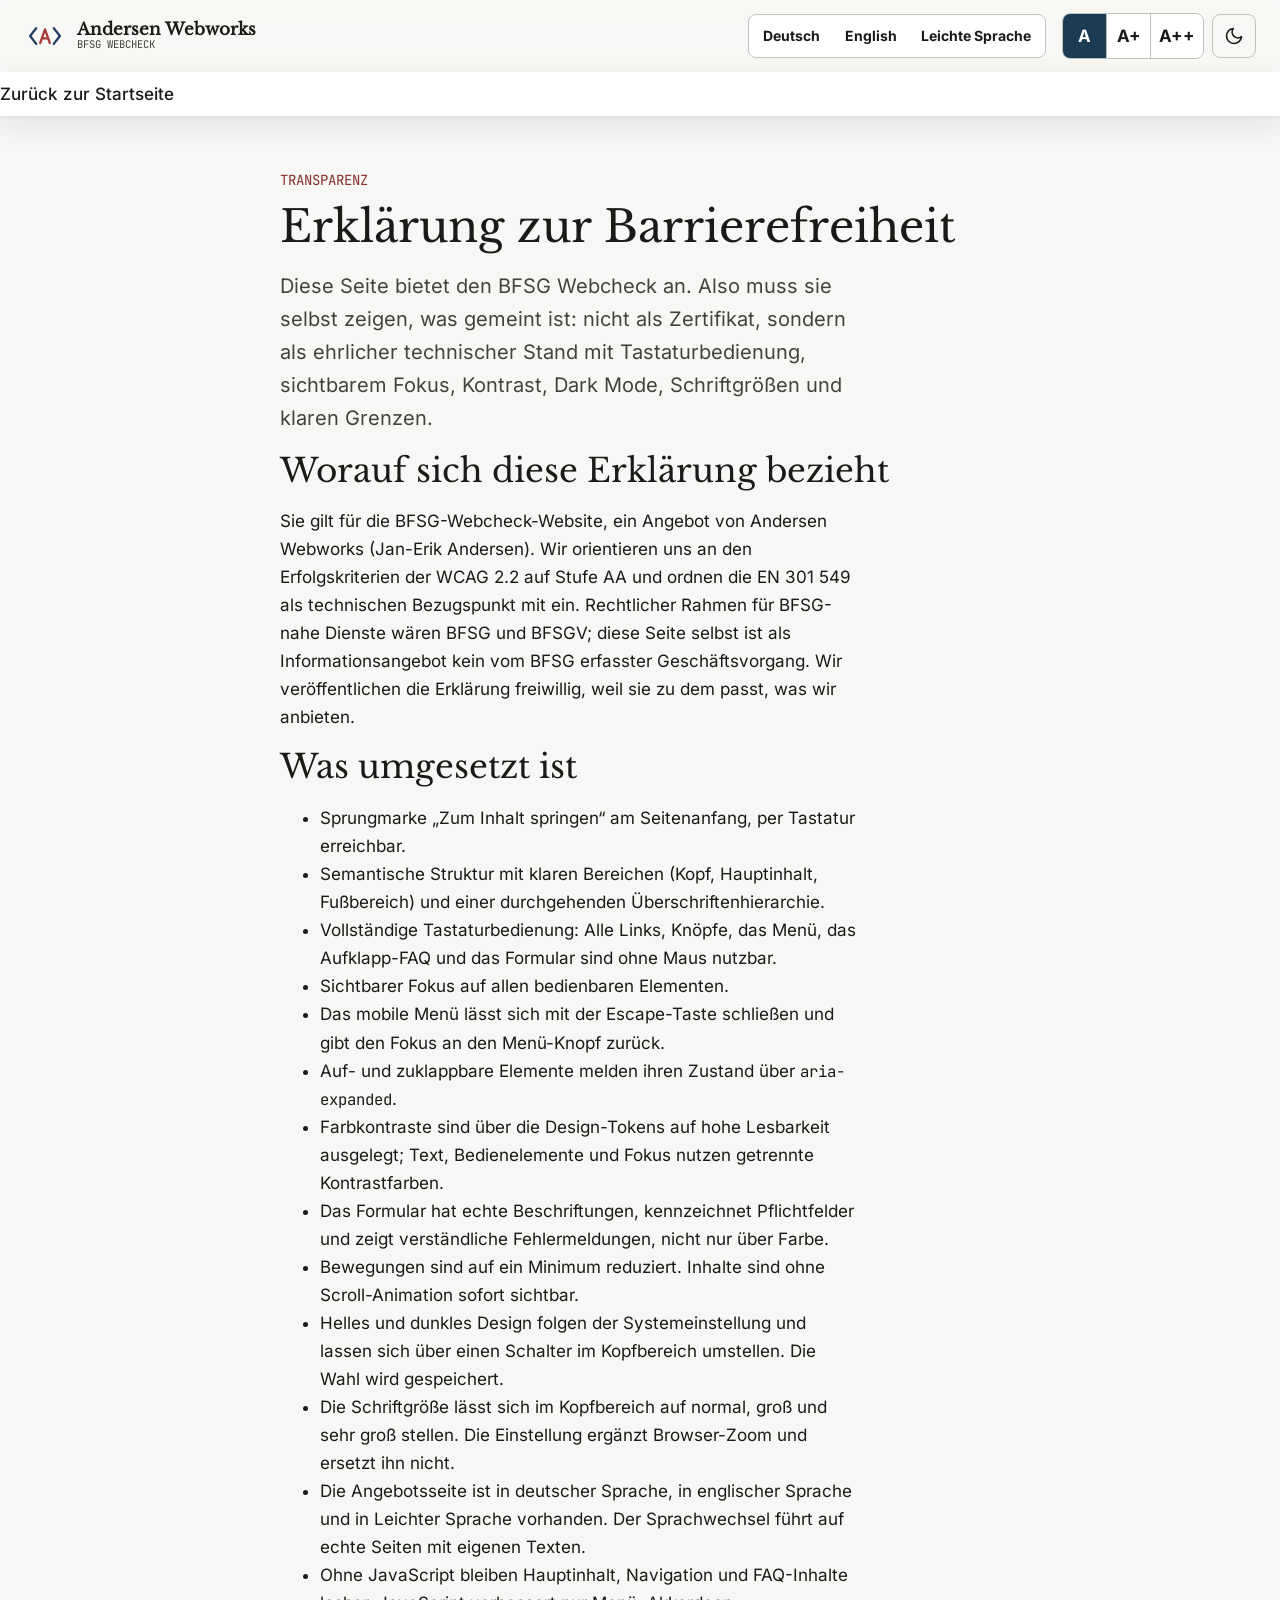
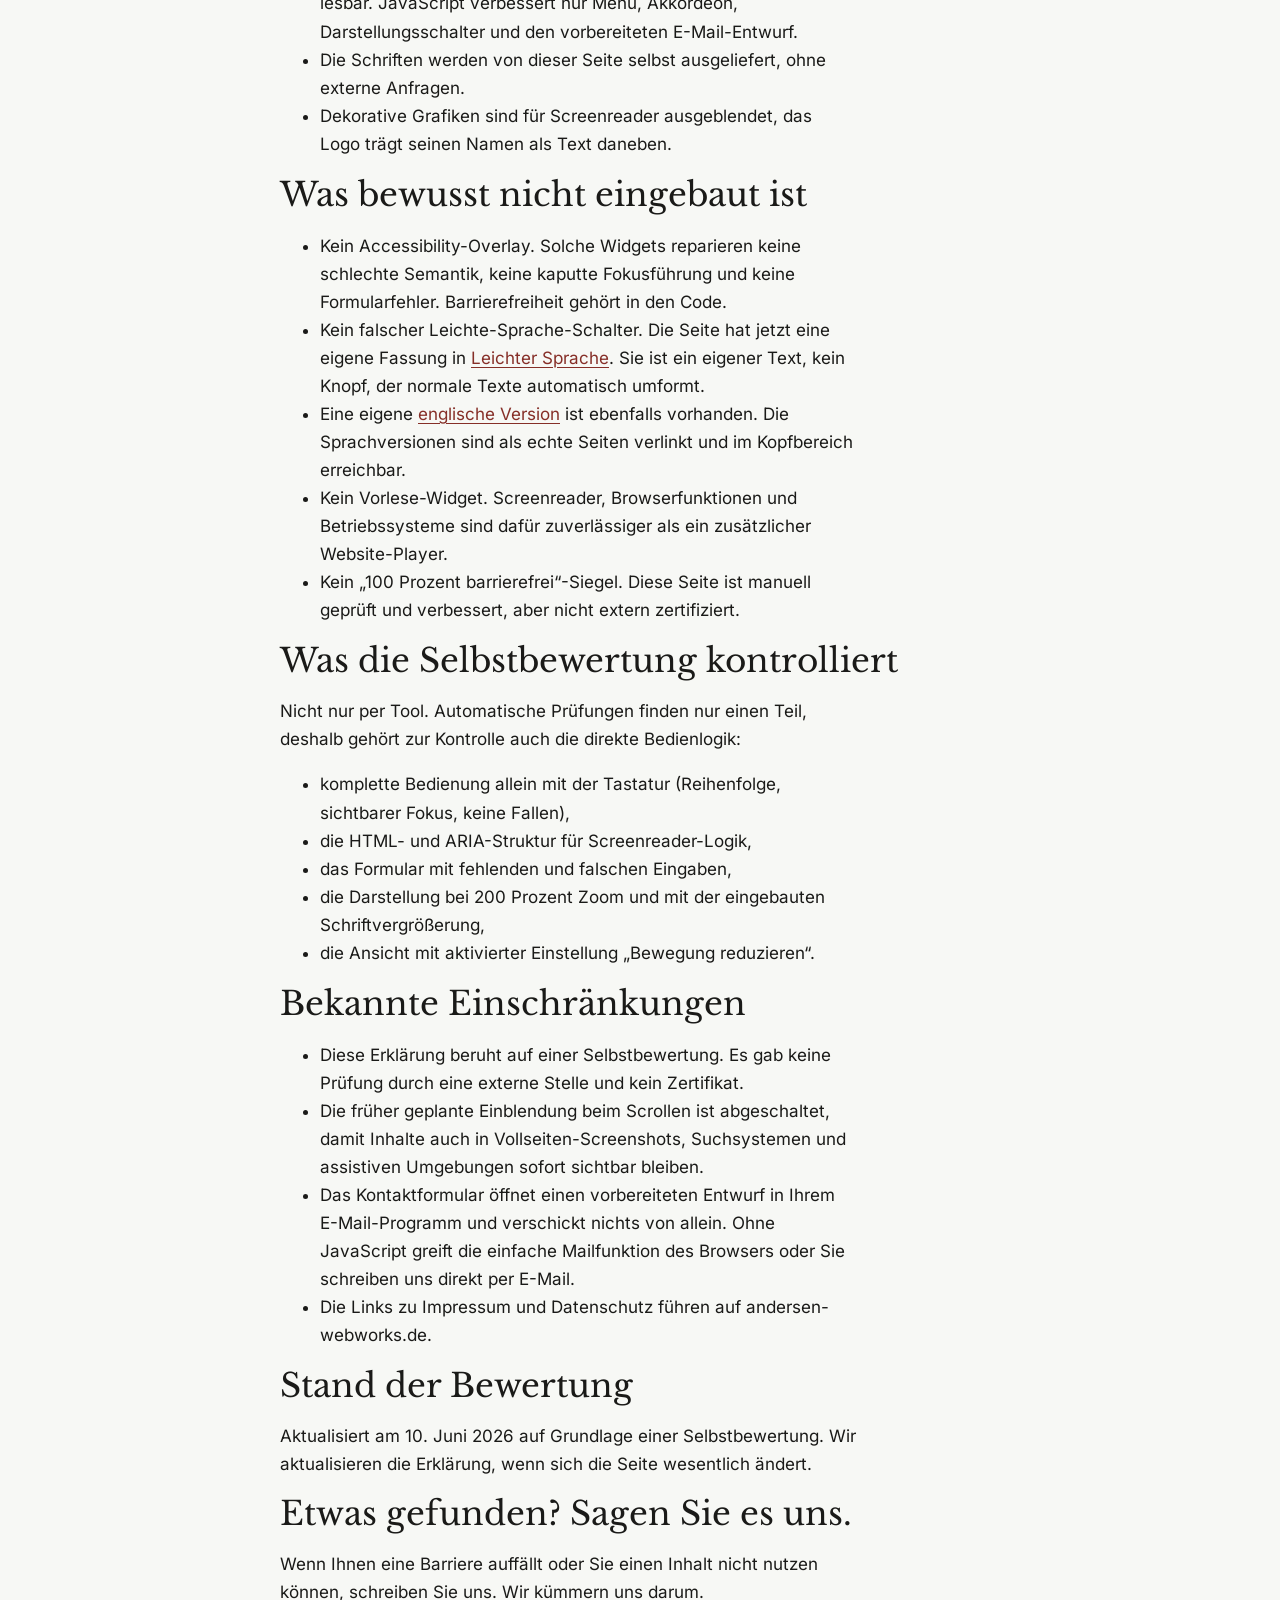
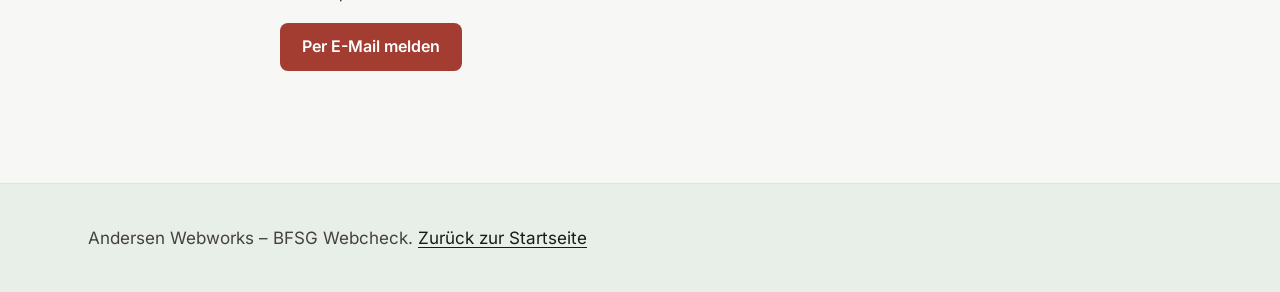
==== commit fa89e1ad: "Harden BFSG webcheck content" ====
--- a/barrierefreiheit/index.html
+++ b/barrierefreiheit/index.html
@@ -9,10 +9,10 @@
   <meta name="theme-color" media="(prefers-color-scheme: dark)" content="#171b19">
   <link rel="icon" href="../assets/favicon.svg" type="image/svg+xml">
   <link rel="canonical" href="https://bfsg-andersen.de/barrierefreiheit/">
-  <link rel="alternate" hreflang="de" href="https://bfsg-andersen.de/">
-  <link rel="alternate" hreflang="en" href="https://bfsg-andersen.de/en/">
-  <link rel="alternate" hreflang="de-x-easy" href="https://bfsg-andersen.de/leichte-sprache/">
-  <link rel="alternate" hreflang="x-default" href="https://bfsg-andersen.de/">
+  <meta property="og:type" content="website">
+  <meta property="og:title" content="Erklärung zur Barrierefreiheit | Andersen Webworks">
+  <meta property="og:description" content="Geprüfter Stand der BFSG-Webcheck-Seite: Barrierefreiheit, bekannte Einschränkungen und Kontakt für Hinweise.">
+  <meta property="og:url" content="https://bfsg-andersen.de/barrierefreiheit/">
   <script>
     /* Darstellung vor dem ersten Paint setzen, gegen Flackern */
     (function () {
@@ -78,11 +78,11 @@
         <p class="lede">Diese Seite bietet den BFSG Webcheck an. Also muss sie selbst zeigen, was gemeint ist: nicht als Zertifikat, sondern als ehrlicher technischer Stand mit Tastaturbedienung, sichtbarem Fokus, Kontrast, Dark Mode, Schriftgrößen und klaren Grenzen.</p>
 
         <h2>Worauf sich diese Erklärung bezieht</h2>
-        <p>Sie gilt für die Website <strong>bfsg-andersen.de</strong>, ein Angebot von Andersen Webworks (Jan-Erik Andersen). Wir orientieren uns an den Erfolgskriterien der WCAG 2.2 auf Stufe AA und an der EN 301 549. Diese Seite ist als Informationsangebot kein vom BFSG erfasster Geschäftsvorgang. Wir veröffentlichen die Erklärung freiwillig, weil sie zu dem passt, was wir anbieten.</p>
+        <p>Sie gilt für die BFSG-Webcheck-Website, ein Angebot von Andersen Webworks (Jan-Erik Andersen). Wir orientieren uns an den Erfolgskriterien der WCAG 2.2 auf Stufe AA und ordnen die EN 301 549 als technischen Bezugspunkt mit ein. Rechtlicher Rahmen für BFSG-nahe Dienste wären BFSG und BFSGV; diese Seite selbst ist als Informationsangebot kein vom BFSG erfasster Geschäftsvorgang. Wir veröffentlichen die Erklärung freiwillig, weil sie zu dem passt, was wir anbieten.</p>
 
         <h2>Was umgesetzt ist</h2>
         <ul>
-          <li>Sprungmarke „Zum Inhalt springen" am Seitenanfang, per Tastatur erreichbar.</li>
+          <li>Sprungmarke „Zum Inhalt springen“ am Seitenanfang, per Tastatur erreichbar.</li>
           <li>Semantische Struktur mit klaren Bereichen (Kopf, Hauptinhalt, Fußbereich) und einer durchgehenden Überschriftenhierarchie.</li>
           <li>Vollständige Tastaturbedienung: Alle Links, Knöpfe, das Menü, das Aufklapp-FAQ und das Formular sind ohne Maus nutzbar.</li>
           <li>Sichtbarer Fokus auf allen bedienbaren Elementen.</li>
@@ -105,7 +105,7 @@
           <li>Kein falscher Leichte-Sprache-Schalter. Die Seite hat jetzt eine eigene Fassung in <a href="../leichte-sprache/index.html">Leichter Sprache</a>. Sie ist ein eigener Text, kein Knopf, der normale Texte automatisch umformt.</li>
           <li>Eine eigene <a href="../en/index.html" lang="en">englische Version</a> ist ebenfalls vorhanden. Die Sprachversionen sind als echte Seiten verlinkt und im Kopfbereich erreichbar.</li>
           <li>Kein Vorlese-Widget. Screenreader, Browserfunktionen und Betriebssysteme sind dafür zuverlässiger als ein zusätzlicher Website-Player.</li>
-          <li>Kein „100 Prozent barrierefrei"-Siegel. Diese Seite ist manuell geprüft und verbessert, aber nicht extern zertifiziert.</li>
+          <li>Kein „100 Prozent barrierefrei“-Siegel. Diese Seite ist manuell geprüft und verbessert, aber nicht extern zertifiziert.</li>
         </ul>
 
         <h2>Was die Selbstbewertung kontrolliert</h2>
@@ -115,7 +115,7 @@
           <li>die HTML- und ARIA-Struktur für Screenreader-Logik,</li>
           <li>das Formular mit fehlenden und falschen Eingaben,</li>
           <li>die Darstellung bei 200 Prozent Zoom und mit der eingebauten Schriftvergrößerung,</li>
-          <li>die Ansicht mit aktivierter Einstellung „Bewegung reduzieren".</li>
+          <li>die Ansicht mit aktivierter Einstellung „Bewegung reduzieren“.</li>
         </ul>
 
         <h2>Bekannte Einschränkungen</h2>
@@ -127,7 +127,7 @@
         </ul>
 
         <h2>Stand der Bewertung</h2>
-        <p>Aktualisiert am 9. Juni 2026 auf Grundlage einer Selbstbewertung. Wir aktualisieren die Erklärung, wenn sich die Seite wesentlich ändert.</p>
+        <p>Aktualisiert am 10. Juni 2026 auf Grundlage einer Selbstbewertung. Wir aktualisieren die Erklärung, wenn sich die Seite wesentlich ändert.</p>
 
         <h2>Etwas gefunden? Sagen Sie es uns.</h2>
         <p>Wenn Ihnen eine Barriere auffällt oder Sie einen Inhalt nicht nutzen können, schreiben Sie uns. Wir kümmern uns darum.</p>
--- a/css/sections.css
+++ b/css/sections.css
@@ -117,3 +117,44 @@
 
 .section-head { max-width: 46rem; margin-bottom: var(--space-3); }
 .center { text-align: center; margin-inline: auto; }
+
+/* ---- Leichte-Sprache-Seite ---- */
+.easy-page .hero__copy,
+.easy-page .section-head {
+  max-width: 40rem;
+}
+.easy-page .lede {
+  font-size: var(--fs-500);
+  line-height: 1.65;
+}
+.easy-page p,
+.easy-page li {
+  line-height: 1.75;
+}
+.easy-page .card p,
+.easy-page .honest p,
+.easy-page .callout p {
+  margin-block: 0.35rem;
+}
+.easy-page .card h3,
+.easy-page .scope__col h3,
+.easy-page .honest h3 {
+  margin-bottom: 0.7rem;
+}
+.easy-page .accordion__trigger {
+  line-height: 1.3;
+}
+.easy-page .accordion__panel p {
+  margin-block: 0.3rem;
+}
+
+@media (max-width: 44rem) {
+  .easy-page .hero__copy,
+  .easy-page .section-head {
+    max-width: none;
+  }
+  .easy-page .calc li {
+    align-items: flex-start;
+    flex-wrap: wrap;
+  }
+}
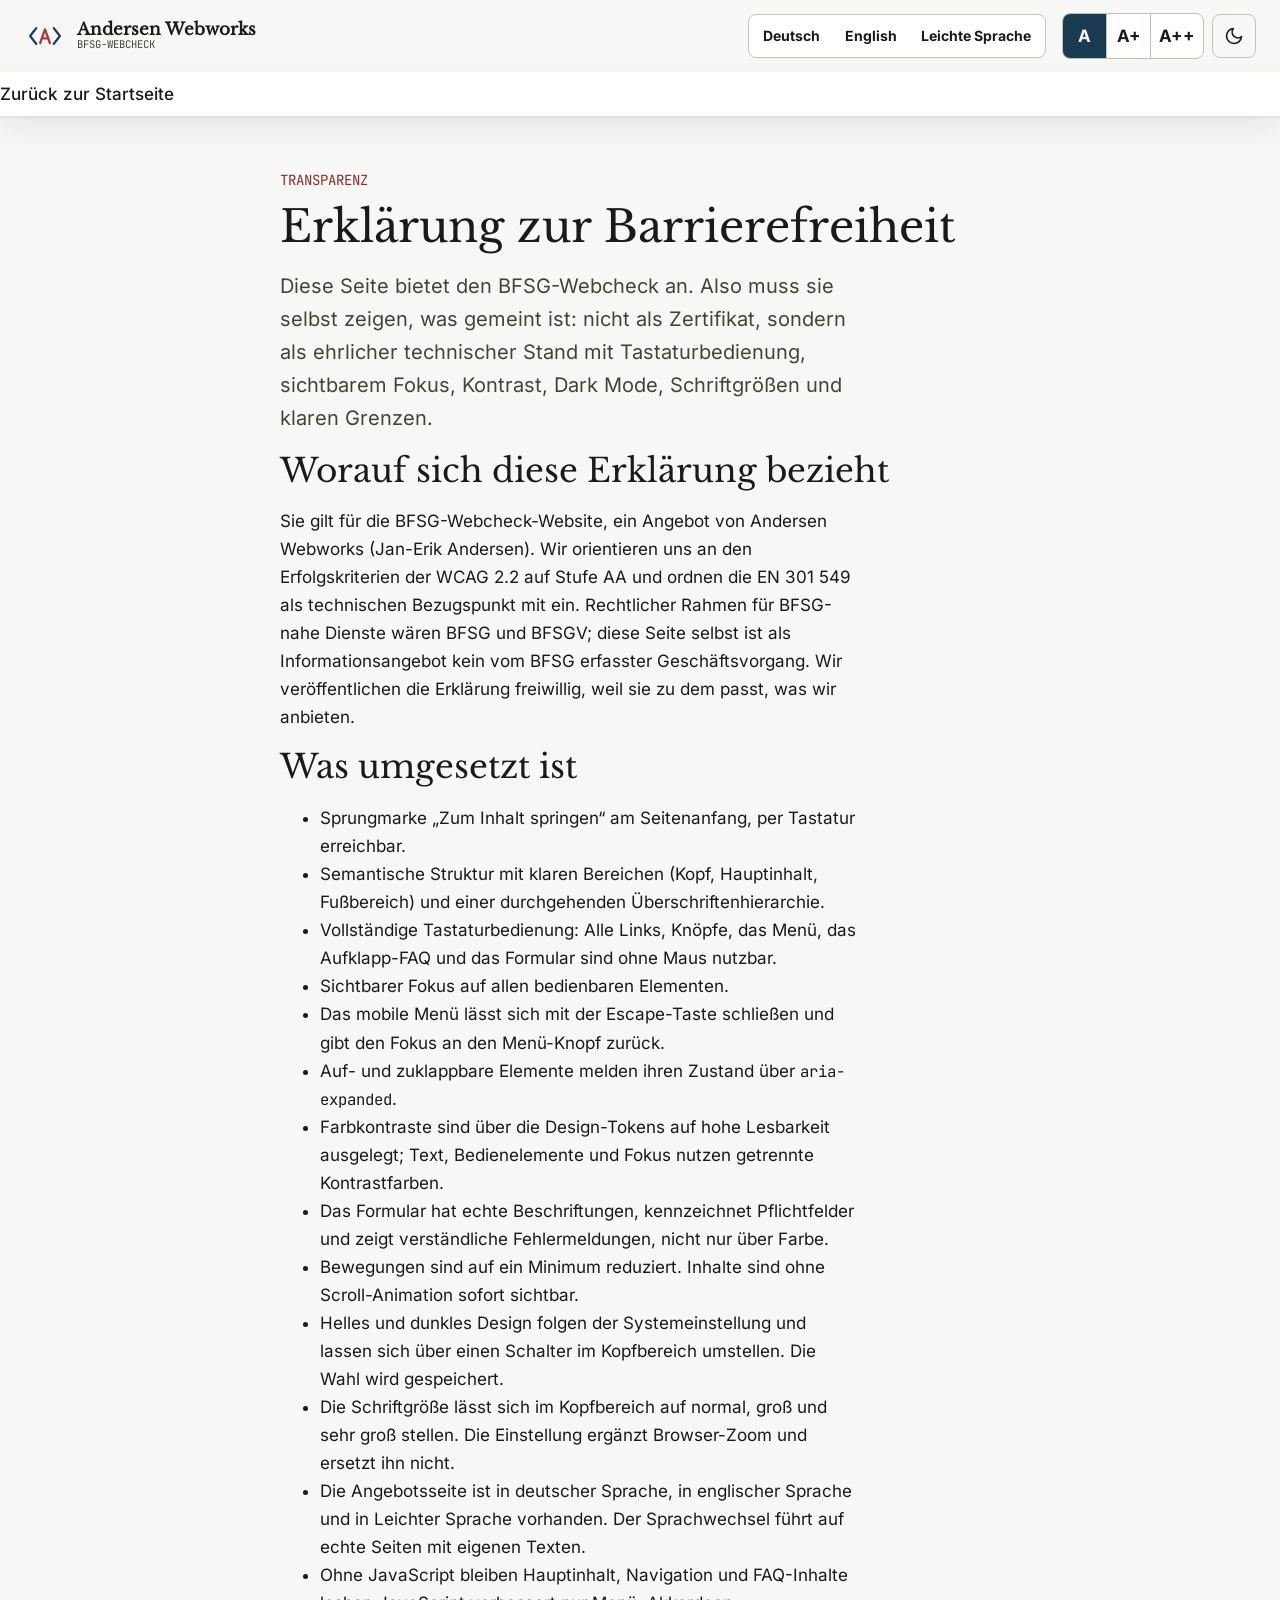
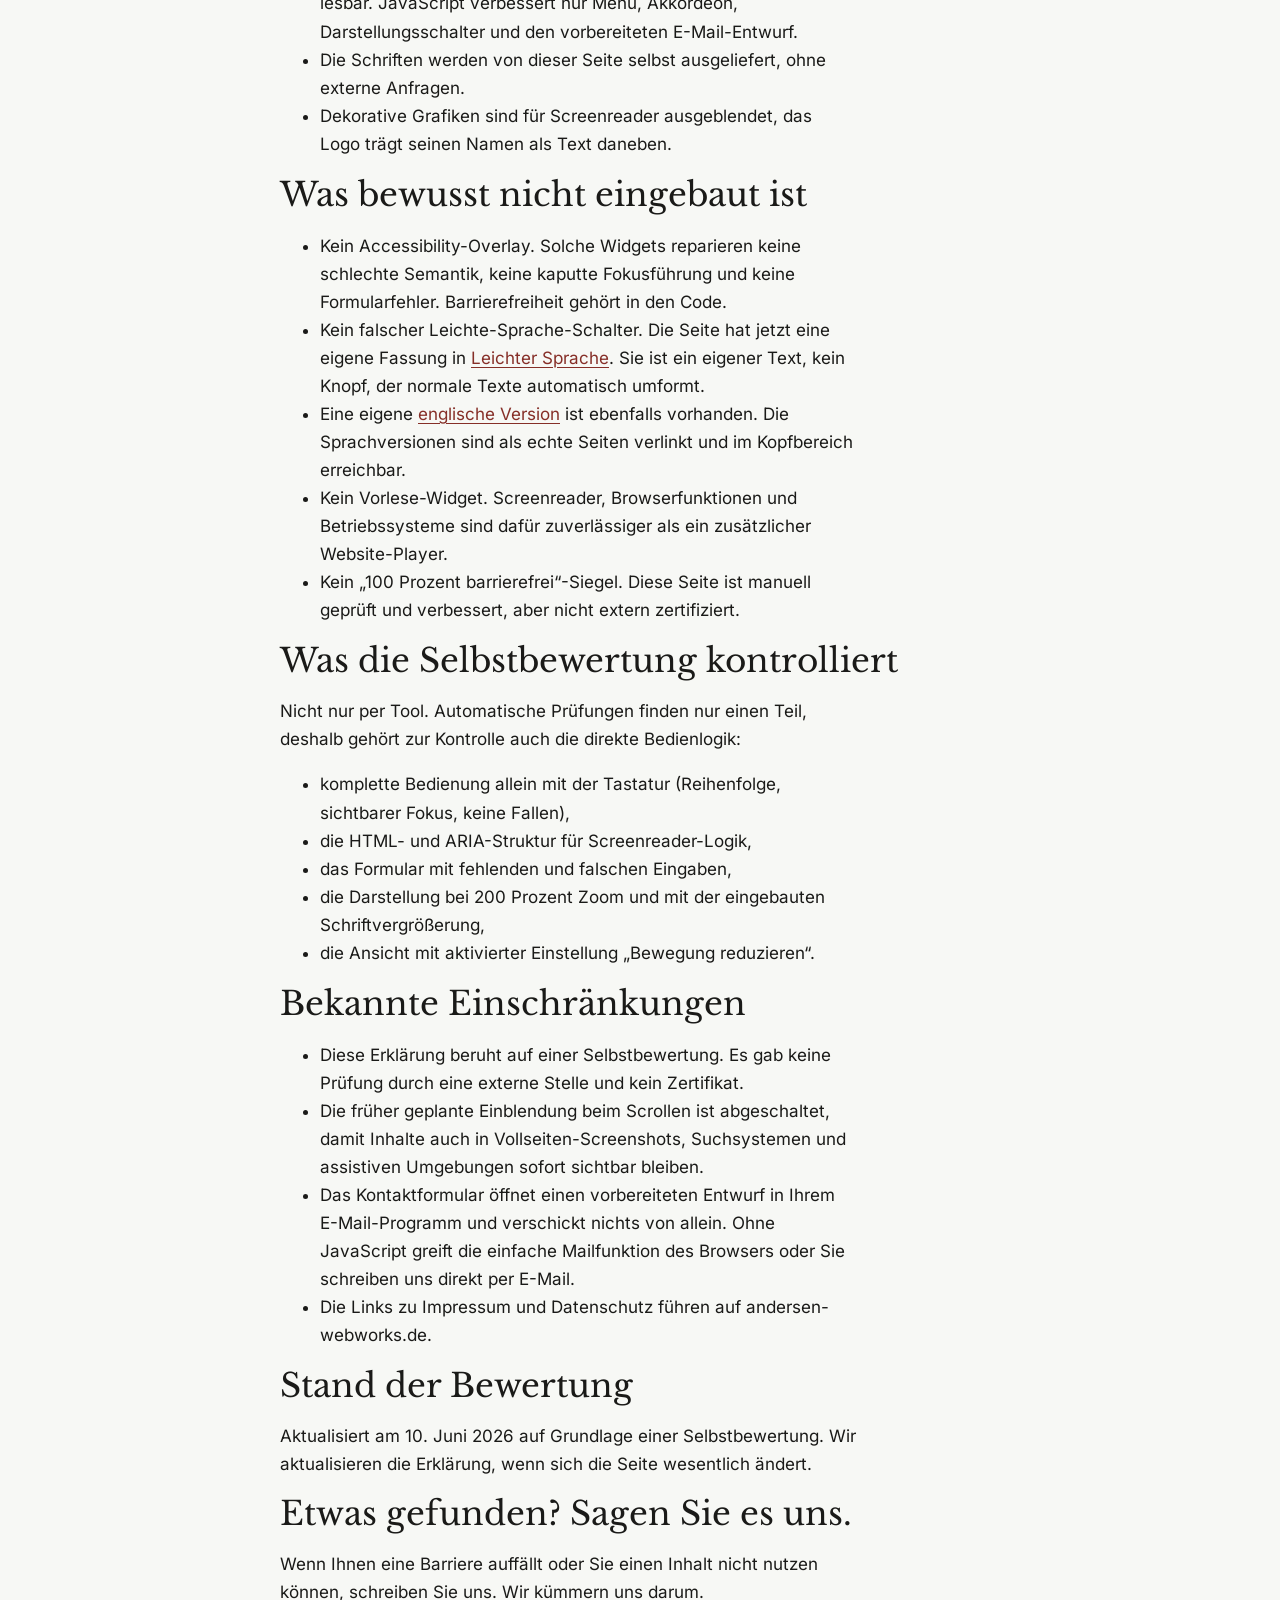
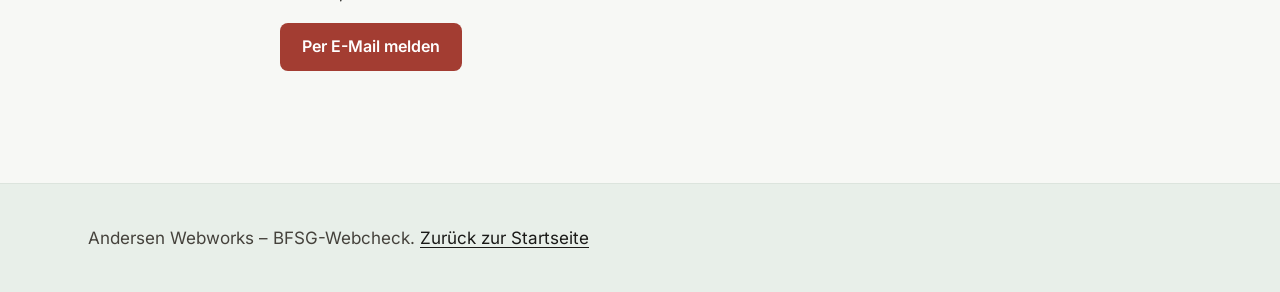
==== commit 100d65e9: "Apply BFSG webcheck wording corrections" ====
--- a/barrierefreiheit/index.html
+++ b/barrierefreiheit/index.html
@@ -36,10 +36,10 @@
 
   <header class="site-header">
     <div class="container site-header__inner">
-      <a class="brand" href="../index.html" aria-label="BFSG Webcheck von Andersen Webworks, zur Startseite">
+      <a class="brand" href="../index.html" aria-label="BFSG-Webcheck von Andersen Webworks, zur Startseite">
         <img class="brand__mark" src="../assets/logo.svg" alt="" width="42" height="28">
         <span class="brand__name">Andersen Webworks
-          <span class="brand__line">BFSG Webcheck</span>
+          <span class="brand__line">BFSG-Webcheck</span>
         </span>
       </a>
       <div class="site-header__right">
@@ -75,7 +75,7 @@
       <div class="container" style="max-width:48rem">
         <p class="eyebrow">Transparenz</p>
         <h1>Erklärung zur Barrierefreiheit</h1>
-        <p class="lede">Diese Seite bietet den BFSG Webcheck an. Also muss sie selbst zeigen, was gemeint ist: nicht als Zertifikat, sondern als ehrlicher technischer Stand mit Tastaturbedienung, sichtbarem Fokus, Kontrast, Dark Mode, Schriftgrößen und klaren Grenzen.</p>
+        <p class="lede">Diese Seite bietet den BFSG-Webcheck an. Also muss sie selbst zeigen, was gemeint ist: nicht als Zertifikat, sondern als ehrlicher technischer Stand mit Tastaturbedienung, sichtbarem Fokus, Kontrast, Dark Mode, Schriftgrößen und klaren Grenzen.</p>
 
         <h2>Worauf sich diese Erklärung bezieht</h2>
         <p>Sie gilt für die BFSG-Webcheck-Website, ein Angebot von Andersen Webworks (Jan-Erik Andersen). Wir orientieren uns an den Erfolgskriterien der WCAG 2.2 auf Stufe AA und ordnen die EN 301 549 als technischen Bezugspunkt mit ein. Rechtlicher Rahmen für BFSG-nahe Dienste wären BFSG und BFSGV; diese Seite selbst ist als Informationsangebot kein vom BFSG erfasster Geschäftsvorgang. Wir veröffentlichen die Erklärung freiwillig, weil sie zu dem passt, was wir anbieten.</p>
@@ -138,7 +138,7 @@
 
   <footer class="site-footer">
     <div class="container">
-      <p style="margin:0;color:var(--text-muted)">Andersen Webworks – BFSG Webcheck. <a href="../index.html">Zurück zur Startseite</a></p>
+      <p style="margin:0;color:var(--text-muted)">Andersen Webworks – BFSG-Webcheck. <a href="../index.html">Zurück zur Startseite</a></p>
     </div>
   </footer>
   <script src="../assets/site.js"></script>
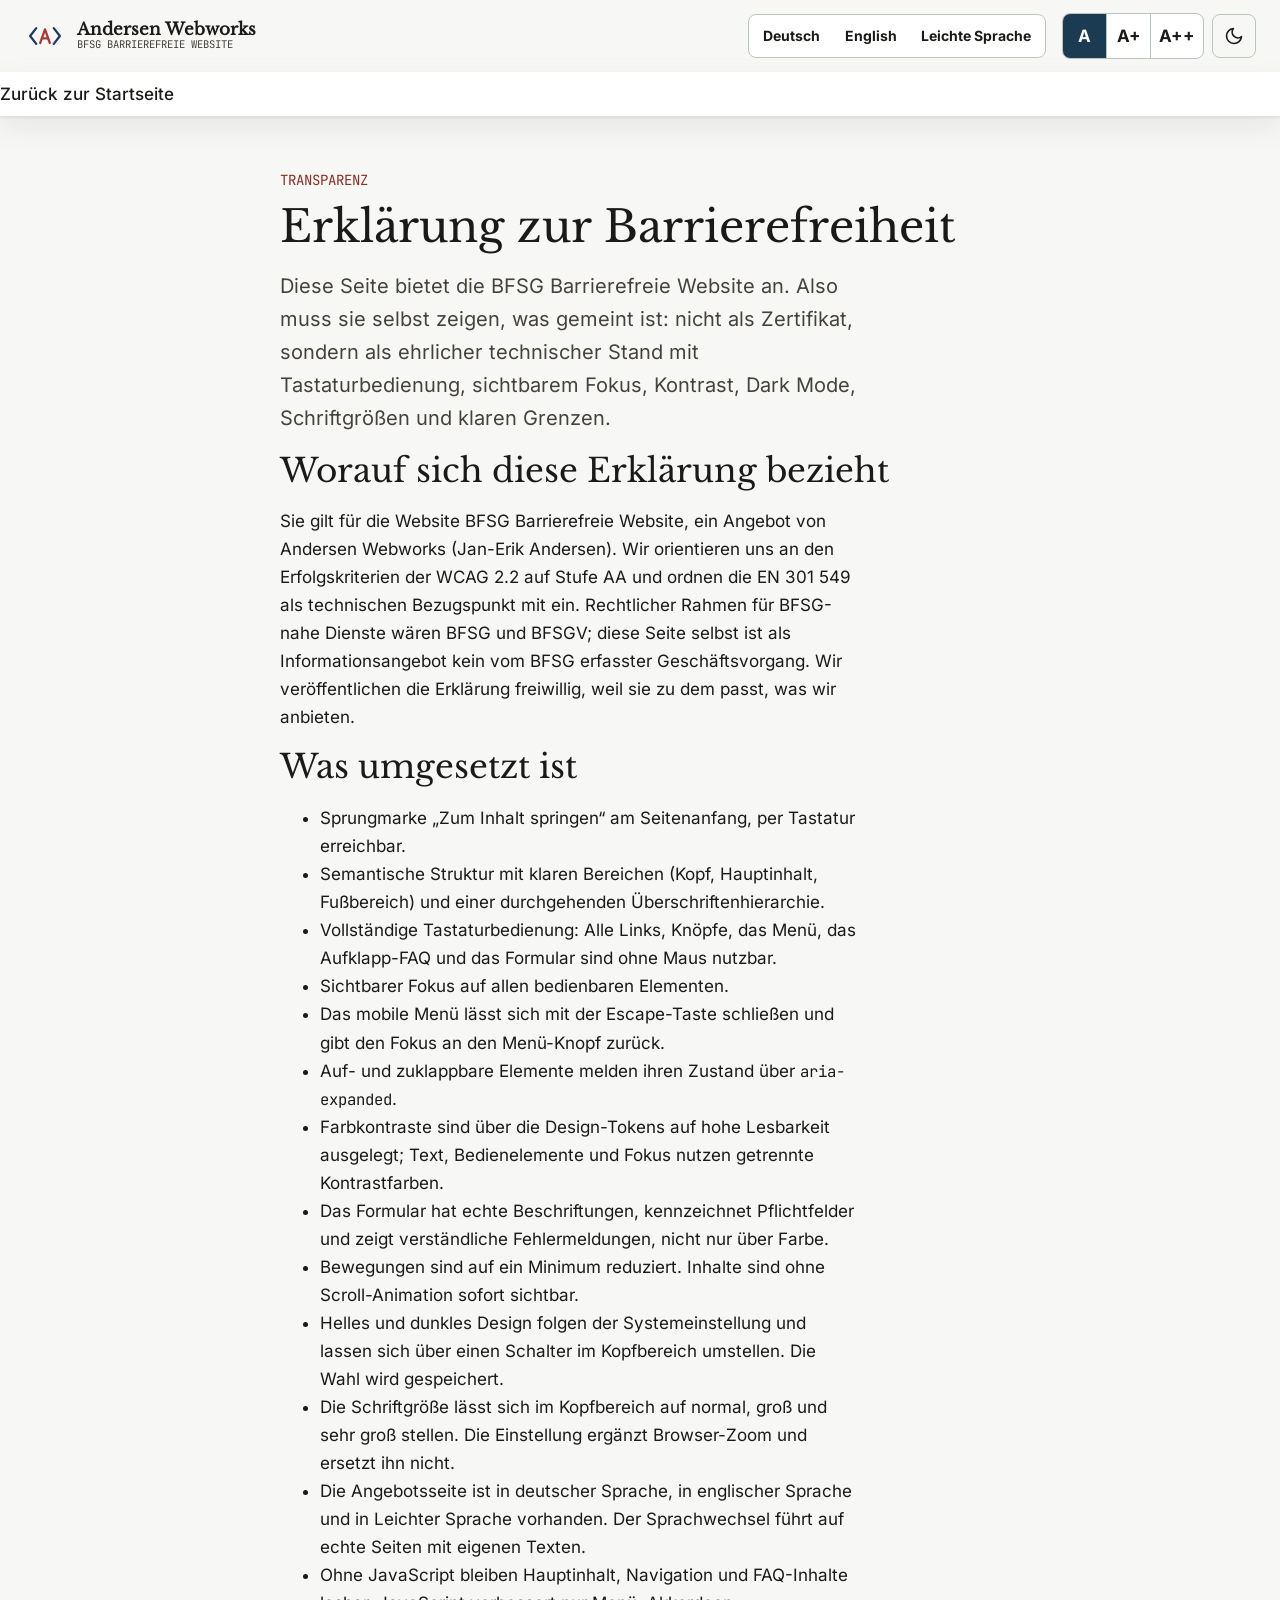
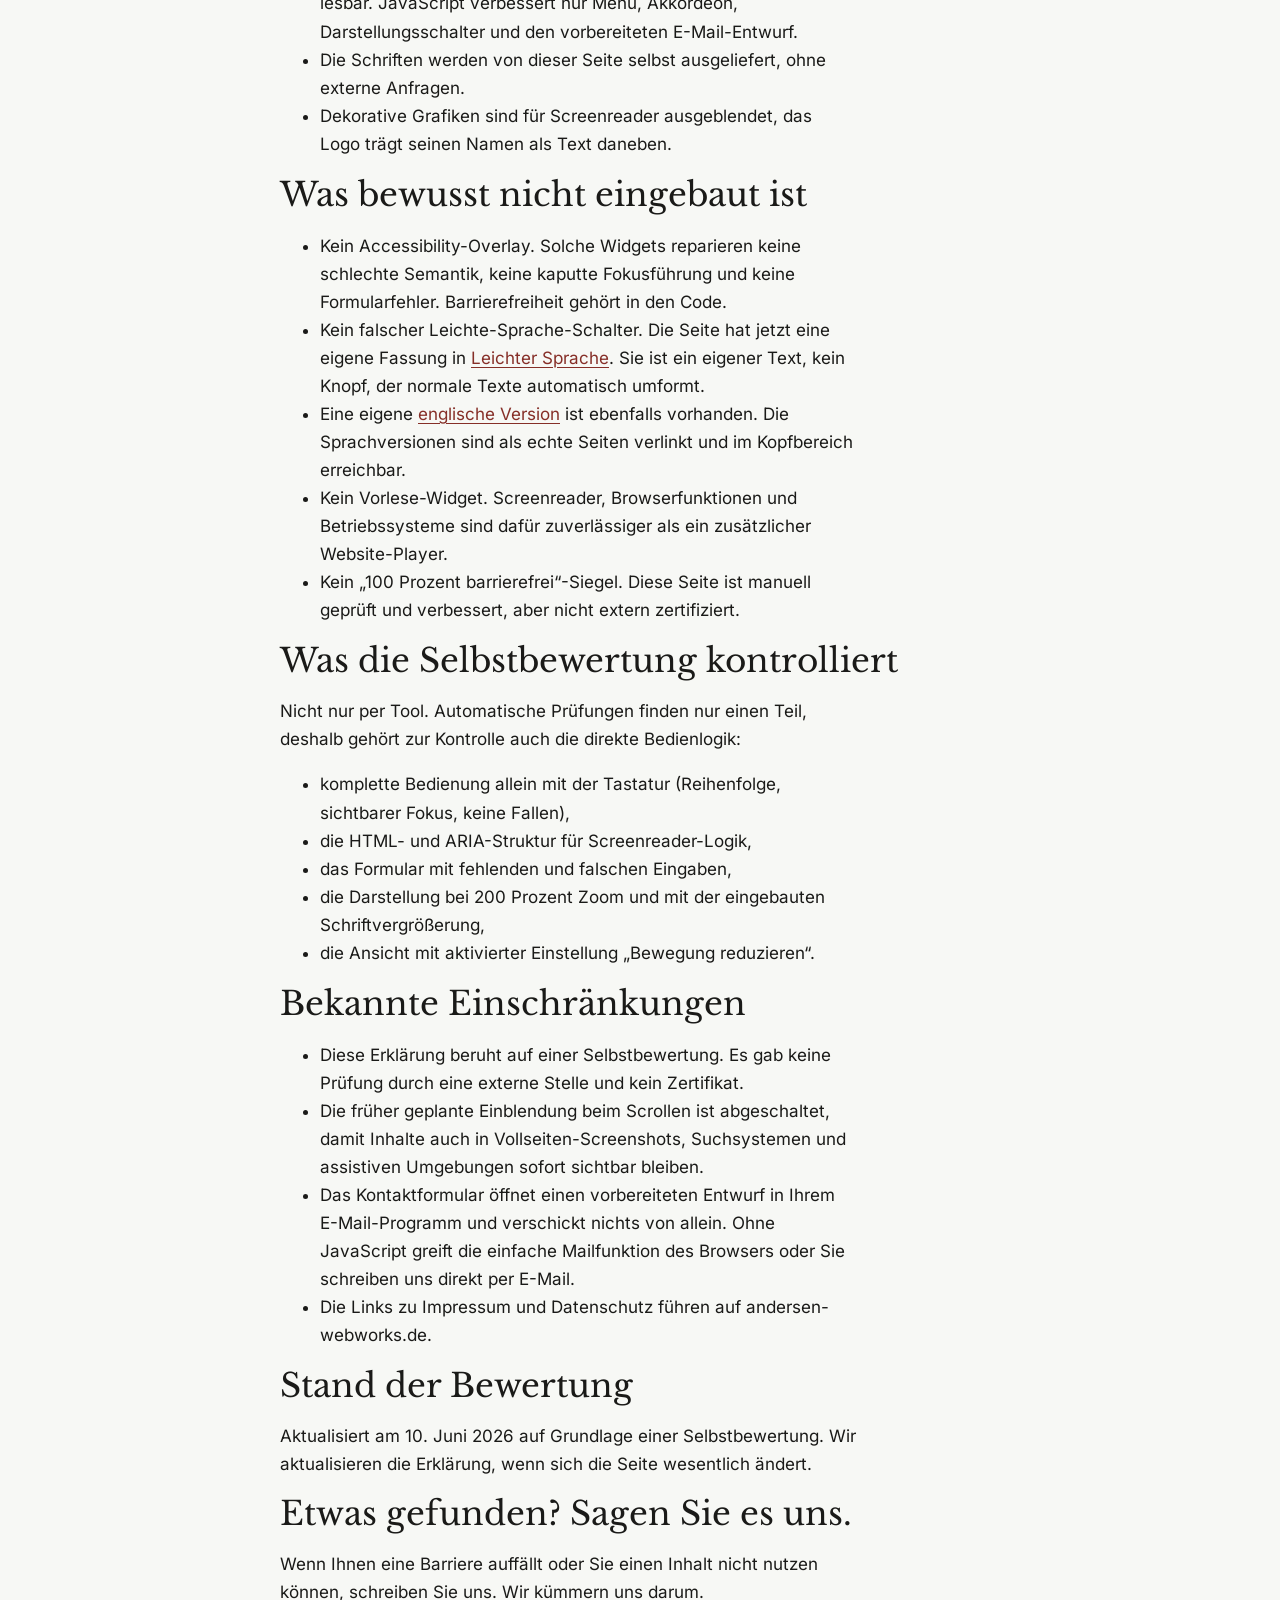
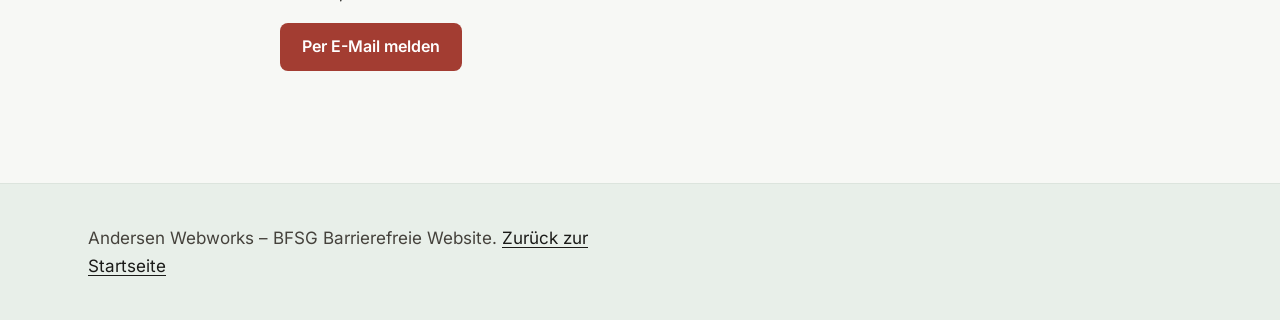
==== commit 58fbf11b: "Konsolidiere BFSG-Projektname und Domain" ====
--- a/barrierefreiheit/index.html
+++ b/barrierefreiheit/index.html
@@ -4,15 +4,15 @@
   <meta charset="utf-8">
   <meta name="viewport" content="width=device-width, initial-scale=1">
   <title>Erklärung zur Barrierefreiheit | Andersen Webworks</title>
-  <meta name="description" content="Erklärung zur Barrierefreiheit der Seite bfsg-andersen.de. Was umgesetzt ist, was geprüft wurde und was offen bleibt.">
+  <meta name="description" content="Erklärung zur Barrierefreiheit der Seite bfsg-barrierefreie-website.de. Was umgesetzt ist, was geprüft wurde und was offen bleibt.">
   <meta name="theme-color" media="(prefers-color-scheme: light)" content="#f7f8f5">
   <meta name="theme-color" media="(prefers-color-scheme: dark)" content="#171b19">
   <link rel="icon" href="../assets/favicon.svg" type="image/svg+xml">
-  <link rel="canonical" href="https://bfsg-andersen.de/barrierefreiheit/">
+  <link rel="canonical" href="https://bfsg-barrierefreie-website.de/barrierefreiheit/">
   <meta property="og:type" content="website">
   <meta property="og:title" content="Erklärung zur Barrierefreiheit | Andersen Webworks">
-  <meta property="og:description" content="Geprüfter Stand der BFSG-Webcheck-Seite: Barrierefreiheit, bekannte Einschränkungen und Kontakt für Hinweise.">
-  <meta property="og:url" content="https://bfsg-andersen.de/barrierefreiheit/">
+  <meta property="og:description" content="Geprüfter Stand der Seite BFSG Barrierefreie Website: Barrierefreiheit, bekannte Einschränkungen und Kontakt für Hinweise.">
+  <meta property="og:url" content="https://bfsg-barrierefreie-website.de/barrierefreiheit/">
   <script>
     /* Darstellung vor dem ersten Paint setzen, gegen Flackern */
     (function () {
@@ -36,10 +36,10 @@
 
   <header class="site-header">
     <div class="container site-header__inner">
-      <a class="brand" href="../index.html" aria-label="BFSG-Webcheck von Andersen Webworks, zur Startseite">
+      <a class="brand" href="../index.html" aria-label="BFSG Barrierefreie Website von Andersen Webworks, zur Startseite">
         <img class="brand__mark" src="../assets/logo.svg" alt="" width="42" height="28">
         <span class="brand__name">Andersen Webworks
-          <span class="brand__line">BFSG-Webcheck</span>
+          <span class="brand__line">BFSG Barrierefreie Website</span>
         </span>
       </a>
       <div class="site-header__right">
@@ -75,10 +75,10 @@
       <div class="container" style="max-width:48rem">
         <p class="eyebrow">Transparenz</p>
         <h1>Erklärung zur Barrierefreiheit</h1>
-        <p class="lede">Diese Seite bietet den BFSG-Webcheck an. Also muss sie selbst zeigen, was gemeint ist: nicht als Zertifikat, sondern als ehrlicher technischer Stand mit Tastaturbedienung, sichtbarem Fokus, Kontrast, Dark Mode, Schriftgrößen und klaren Grenzen.</p>
+        <p class="lede">Diese Seite bietet die BFSG Barrierefreie Website an. Also muss sie selbst zeigen, was gemeint ist: nicht als Zertifikat, sondern als ehrlicher technischer Stand mit Tastaturbedienung, sichtbarem Fokus, Kontrast, Dark Mode, Schriftgrößen und klaren Grenzen.</p>
 
         <h2>Worauf sich diese Erklärung bezieht</h2>
-        <p>Sie gilt für die BFSG-Webcheck-Website, ein Angebot von Andersen Webworks (Jan-Erik Andersen). Wir orientieren uns an den Erfolgskriterien der WCAG 2.2 auf Stufe AA und ordnen die EN 301 549 als technischen Bezugspunkt mit ein. Rechtlicher Rahmen für BFSG-nahe Dienste wären BFSG und BFSGV; diese Seite selbst ist als Informationsangebot kein vom BFSG erfasster Geschäftsvorgang. Wir veröffentlichen die Erklärung freiwillig, weil sie zu dem passt, was wir anbieten.</p>
+        <p>Sie gilt für die Website BFSG Barrierefreie Website, ein Angebot von Andersen Webworks (Jan-Erik Andersen). Wir orientieren uns an den Erfolgskriterien der WCAG 2.2 auf Stufe AA und ordnen die EN 301 549 als technischen Bezugspunkt mit ein. Rechtlicher Rahmen für BFSG-nahe Dienste wären BFSG und BFSGV; diese Seite selbst ist als Informationsangebot kein vom BFSG erfasster Geschäftsvorgang. Wir veröffentlichen die Erklärung freiwillig, weil sie zu dem passt, was wir anbieten.</p>
 
         <h2>Was umgesetzt ist</h2>
         <ul>
@@ -131,14 +131,14 @@
 
         <h2>Etwas gefunden? Sagen Sie es uns.</h2>
         <p>Wenn Ihnen eine Barriere auffällt oder Sie einen Inhalt nicht nutzen können, schreiben Sie uns. Wir kümmern uns darum.</p>
-        <p><a class="btn btn--primary" href="mailto:mail@andersen-webworks.de?subject=Barrierefreiheit%20bfsg-andersen.de">Per E-Mail melden</a></p>
+        <p><a class="btn btn--primary" href="mailto:mail@andersen-webworks.de?subject=Barrierefreiheit%20bfsg-barrierefreie-website.de">Per E-Mail melden</a></p>
       </div>
     </section>
   </main>
 
   <footer class="site-footer">
     <div class="container">
-      <p style="margin:0;color:var(--text-muted)">Andersen Webworks – BFSG-Webcheck. <a href="../index.html">Zurück zur Startseite</a></p>
+      <p style="margin:0;color:var(--text-muted)">Andersen Webworks – BFSG Barrierefreie Website. <a href="../index.html">Zurück zur Startseite</a></p>
     </div>
   </footer>
   <script src="../assets/site.js"></script>
--- a/css/sections.css
+++ b/css/sections.css
@@ -127,6 +127,12 @@
   font-size: var(--fs-500);
   line-height: 1.65;
 }
+.easy-page h1,
+.easy-page h2,
+.easy-page h3,
+.easy-page .trust-strip__item {
+  font-family: var(--font-sans);
+}
 .easy-page p,
 .easy-page li {
   line-height: 1.75;
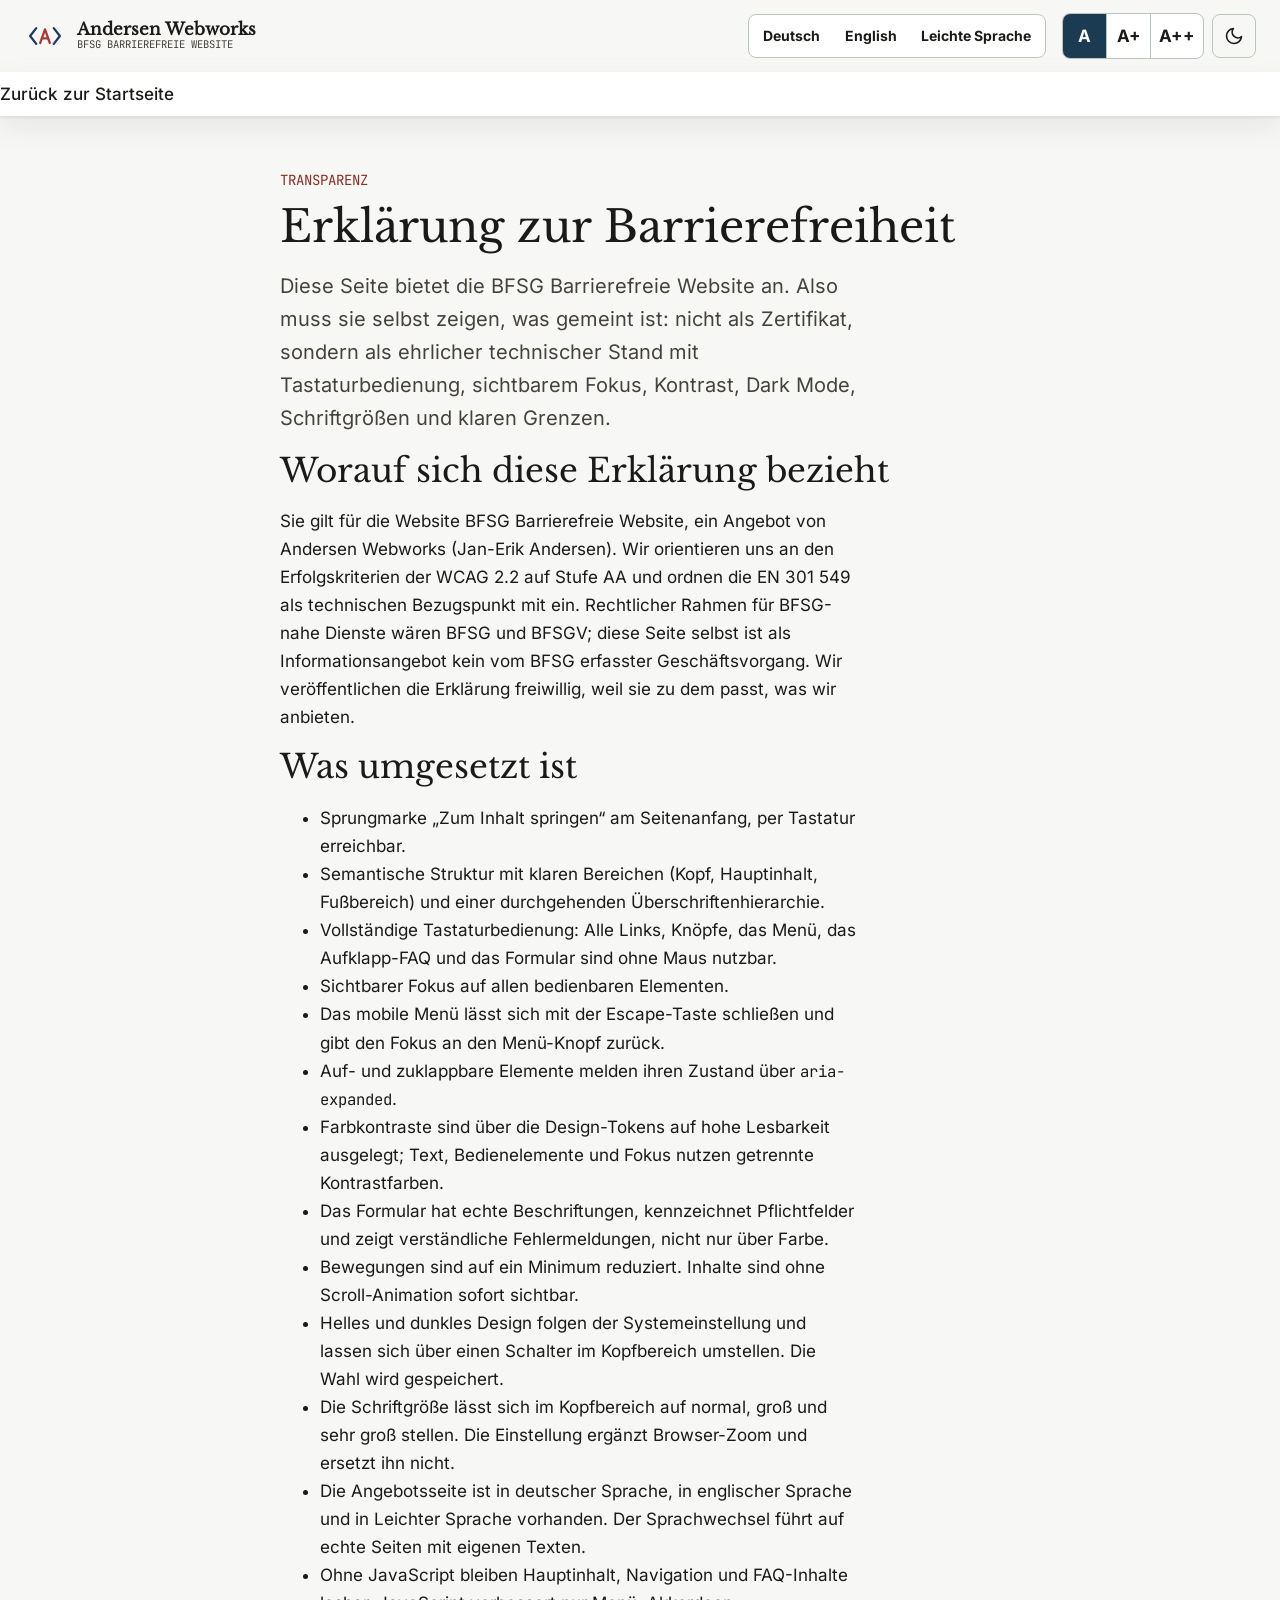
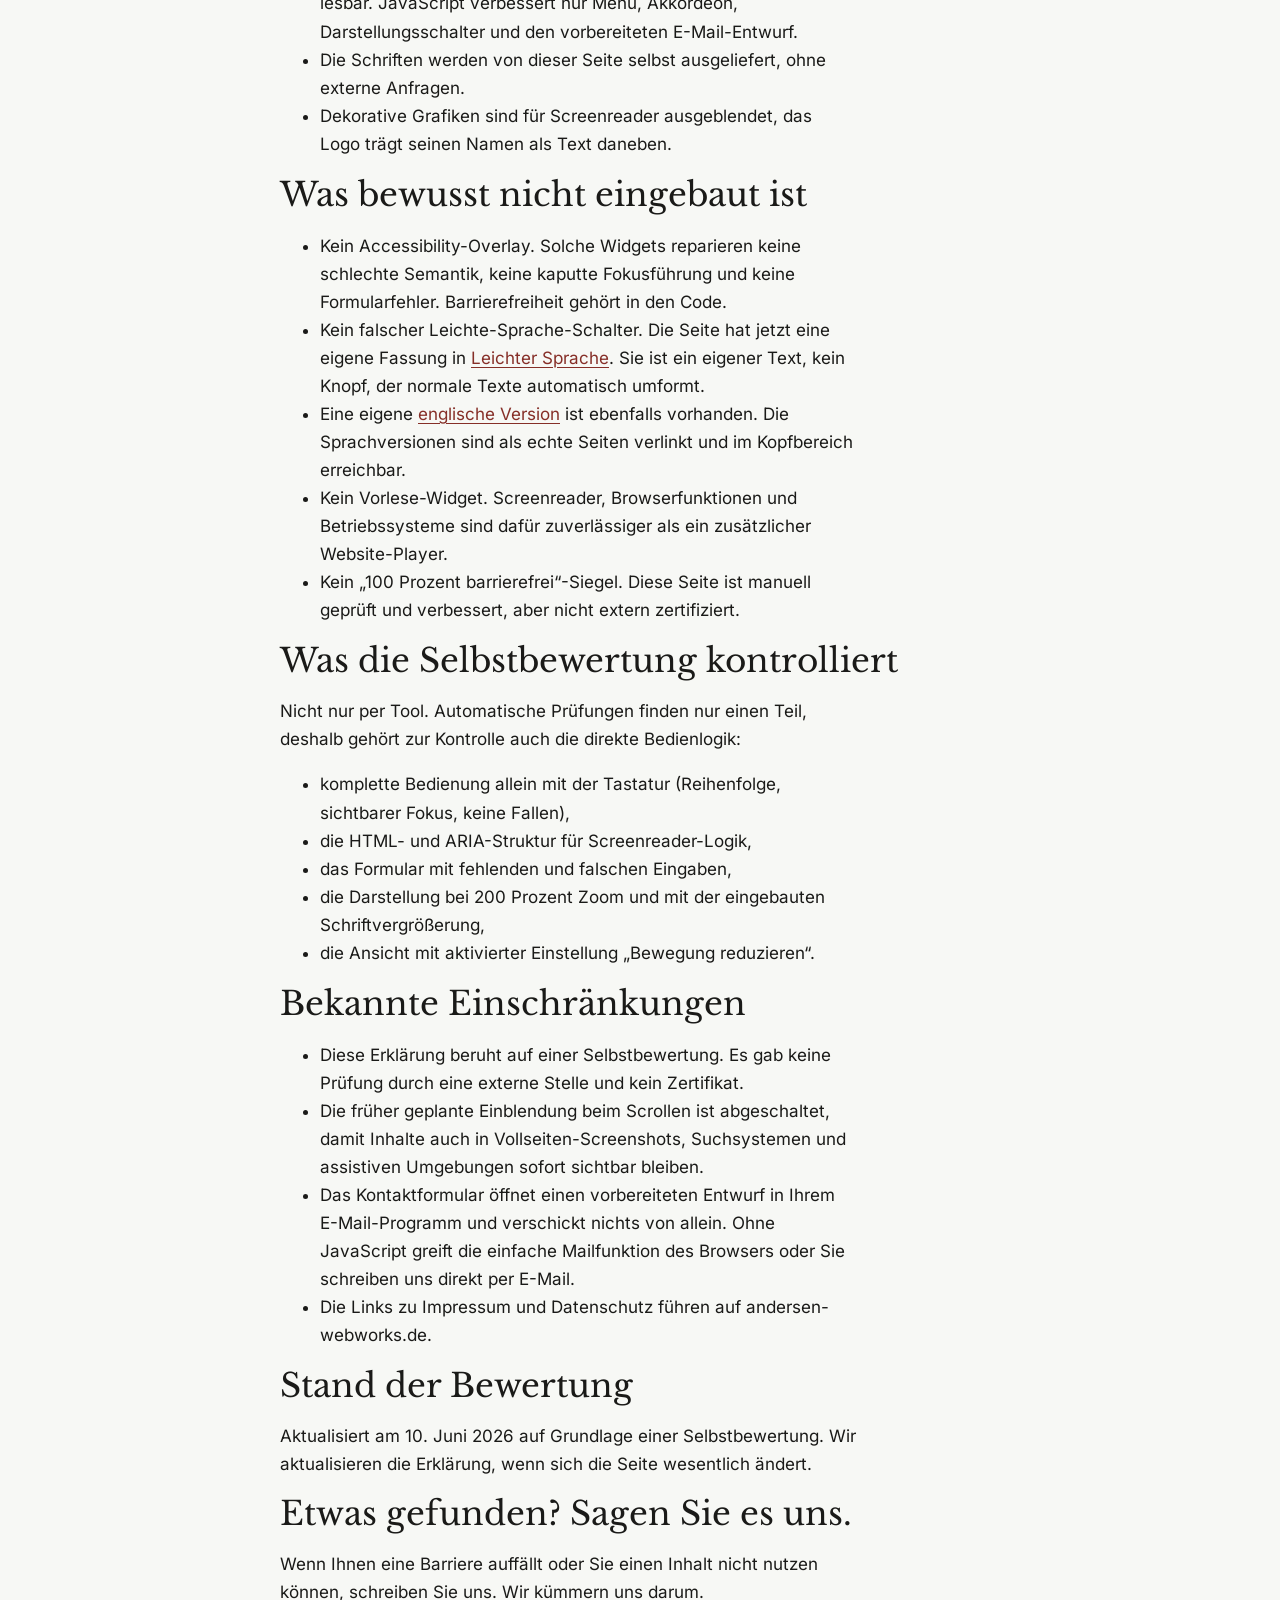
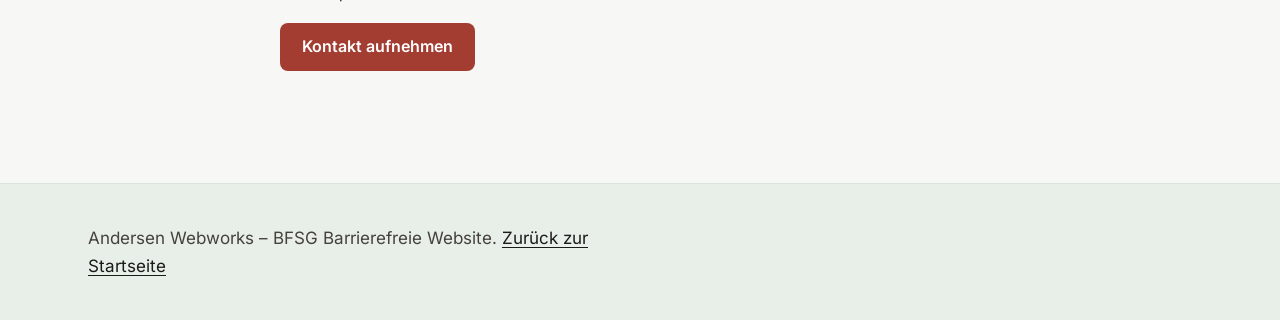
==== commit a026b027: "Optimiere BFSG-Seite fuer PageSpeed und SEO" ====
--- a/barrierefreiheit/index.html
+++ b/barrierefreiheit/index.html
@@ -13,6 +13,9 @@
   <meta property="og:title" content="Erklärung zur Barrierefreiheit | Andersen Webworks">
   <meta property="og:description" content="Geprüfter Stand der Seite BFSG Barrierefreie Website: Barrierefreiheit, bekannte Einschränkungen und Kontakt für Hinweise.">
   <meta property="og:url" content="https://bfsg-barrierefreie-website.de/barrierefreiheit/">
+  <meta property="og:image" content="https://bfsg-barrierefreie-website.de/assets/bfsg-barrierefreie-website-hero.png">
+  <meta property="og:image:width" content="1774">
+  <meta property="og:image:height" content="887">
   <script>
     /* Darstellung vor dem ersten Paint setzen, gegen Flackern */
     (function () {
@@ -36,7 +39,7 @@
 
   <header class="site-header">
     <div class="container site-header__inner">
-      <a class="brand" href="../index.html" aria-label="BFSG Barrierefreie Website von Andersen Webworks, zur Startseite">
+      <a class="brand" href="../index.html" aria-label="Andersen Webworks BFSG Barrierefreie Website, zur Startseite">
         <img class="brand__mark" src="../assets/logo.svg" alt="" width="42" height="28">
         <span class="brand__name">Andersen Webworks
           <span class="brand__line">BFSG Barrierefreie Website</span>
@@ -57,9 +60,9 @@
         </nav>
         <div class="header-actions" role="group" aria-label="Darstellung">
           <div class="text-size-control" role="group" aria-label="Schriftgröße">
-            <button class="text-size-control__btn" type="button" data-text-size-option="normal" aria-pressed="true" aria-label="Normale Schriftgröße">A</button>
-            <button class="text-size-control__btn" type="button" data-text-size-option="large" aria-pressed="false" aria-label="Große Schriftgröße">A+</button>
-            <button class="text-size-control__btn" type="button" data-text-size-option="xlarge" aria-pressed="false" aria-label="Sehr große Schriftgröße">A++</button>
+            <button class="text-size-control__btn" type="button" data-text-size-option="normal" aria-pressed="true" aria-label="A normale Schriftgröße">A</button>
+            <button class="text-size-control__btn" type="button" data-text-size-option="large" aria-pressed="false" aria-label="A+ große Schriftgröße">A+</button>
+            <button class="text-size-control__btn" type="button" data-text-size-option="xlarge" aria-pressed="false" aria-label="A++ sehr große Schriftgröße">A++</button>
           </div>
           <button class="theme-toggle" type="button" aria-pressed="false" aria-label="Dunkles Design einschalten" title="Hell und Dunkel umschalten">
             <svg class="icon-moon" viewBox="0 0 24 24" fill="none" stroke="currentColor" stroke-width="2" stroke-linecap="round" stroke-linejoin="round" aria-hidden="true"><path d="M21 12.8A9 9 0 1 1 11.2 3a7 7 0 0 0 9.8 9.8z"/></svg>
@@ -131,7 +134,7 @@
 
         <h2>Etwas gefunden? Sagen Sie es uns.</h2>
         <p>Wenn Ihnen eine Barriere auffällt oder Sie einen Inhalt nicht nutzen können, schreiben Sie uns. Wir kümmern uns darum.</p>
-        <p><a class="btn btn--primary" href="mailto:mail@andersen-webworks.de?subject=Barrierefreiheit%20bfsg-barrierefreie-website.de">Per E-Mail melden</a></p>
+        <p><a class="btn btn--primary" href="../index.html#kontakt">Kontakt aufnehmen</a></p>
       </div>
     </section>
   </main>
--- a/css/sections.css
+++ b/css/sections.css
@@ -13,6 +13,7 @@
 
 /* Hero-Visual: Arbeitsbild plus kurzer Ergebnisrhythmus */
 .hero__visual { position: relative; display: flex; flex-direction: column; gap: var(--space-2); margin: 0; min-width: 0; }
+.hero__visual picture { display: block; width: 100%; }
 .hero__image {
   display: block;
   width: 100%;
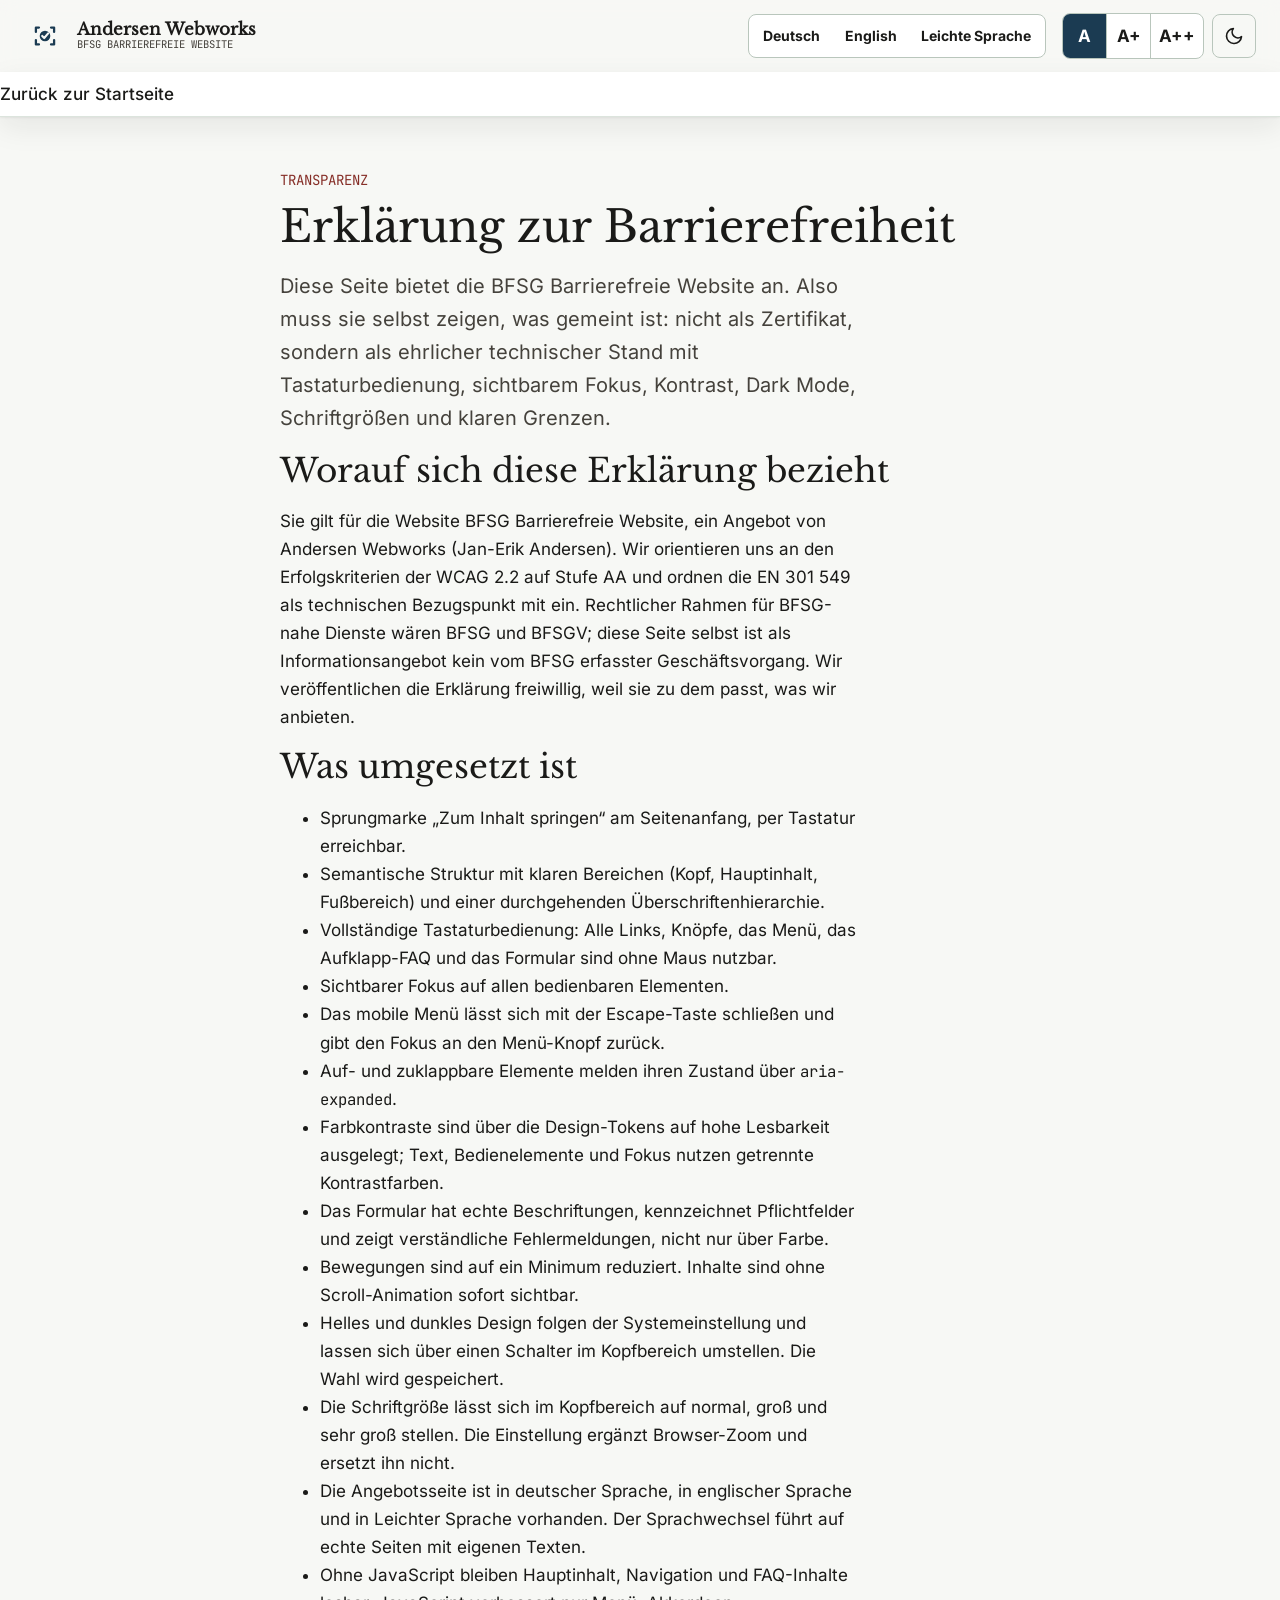
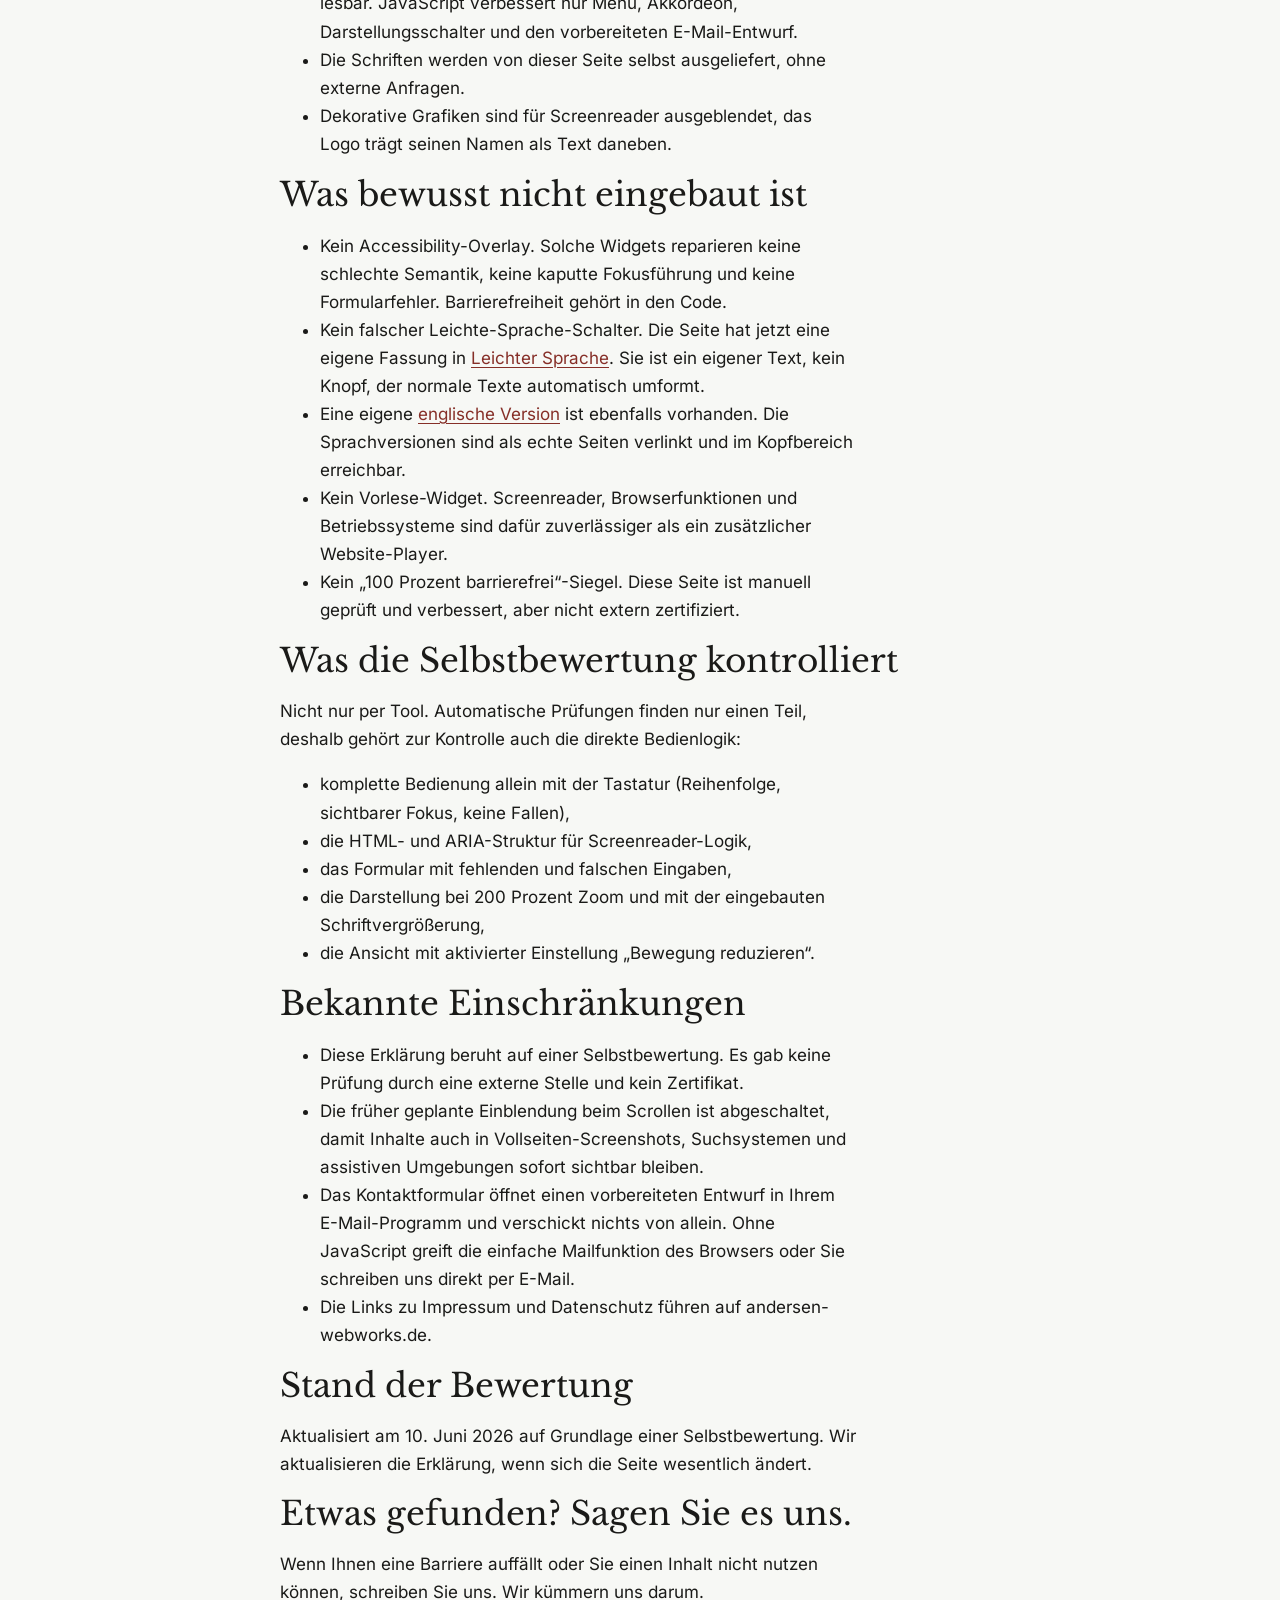
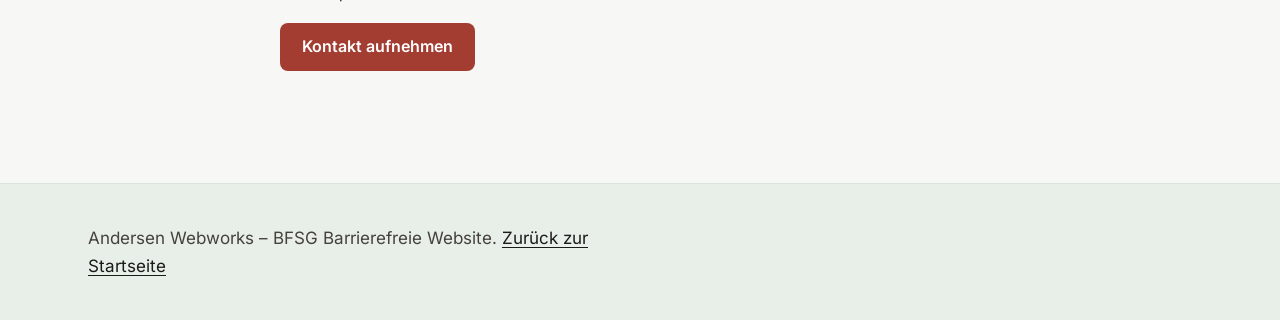
==== commit d6c3ce87: "Baue BFSG-Logo und Favicon-Set ein" ====
--- a/barrierefreiheit/index.html
+++ b/barrierefreiheit/index.html
@@ -7,7 +7,13 @@
   <meta name="description" content="Erklärung zur Barrierefreiheit der Seite bfsg-barrierefreie-website.de. Was umgesetzt ist, was geprüft wurde und was offen bleibt.">
   <meta name="theme-color" media="(prefers-color-scheme: light)" content="#f7f8f5">
   <meta name="theme-color" media="(prefers-color-scheme: dark)" content="#171b19">
-  <link rel="icon" href="../assets/favicon.svg" type="image/svg+xml">
+  <link rel="icon" href="/favicon.ico" sizes="any">
+  <link rel="icon" href="/assets/favicon.svg" type="image/svg+xml">
+  <link rel="icon" href="/assets/favicon-32x32.png" sizes="32x32" type="image/png">
+  <link rel="icon" href="/assets/favicon-16x16.png" sizes="16x16" type="image/png">
+  <link rel="apple-touch-icon" href="/assets/apple-touch-icon.png" sizes="180x180">
+  <link rel="mask-icon" href="/assets/safari-pinned-tab.svg" color="#1b3b52">
+  <link rel="manifest" href="/manifest.webmanifest">
   <link rel="canonical" href="https://bfsg-barrierefreie-website.de/barrierefreiheit/">
   <meta property="og:type" content="website">
   <meta property="og:title" content="Erklärung zur Barrierefreiheit | Andersen Webworks">
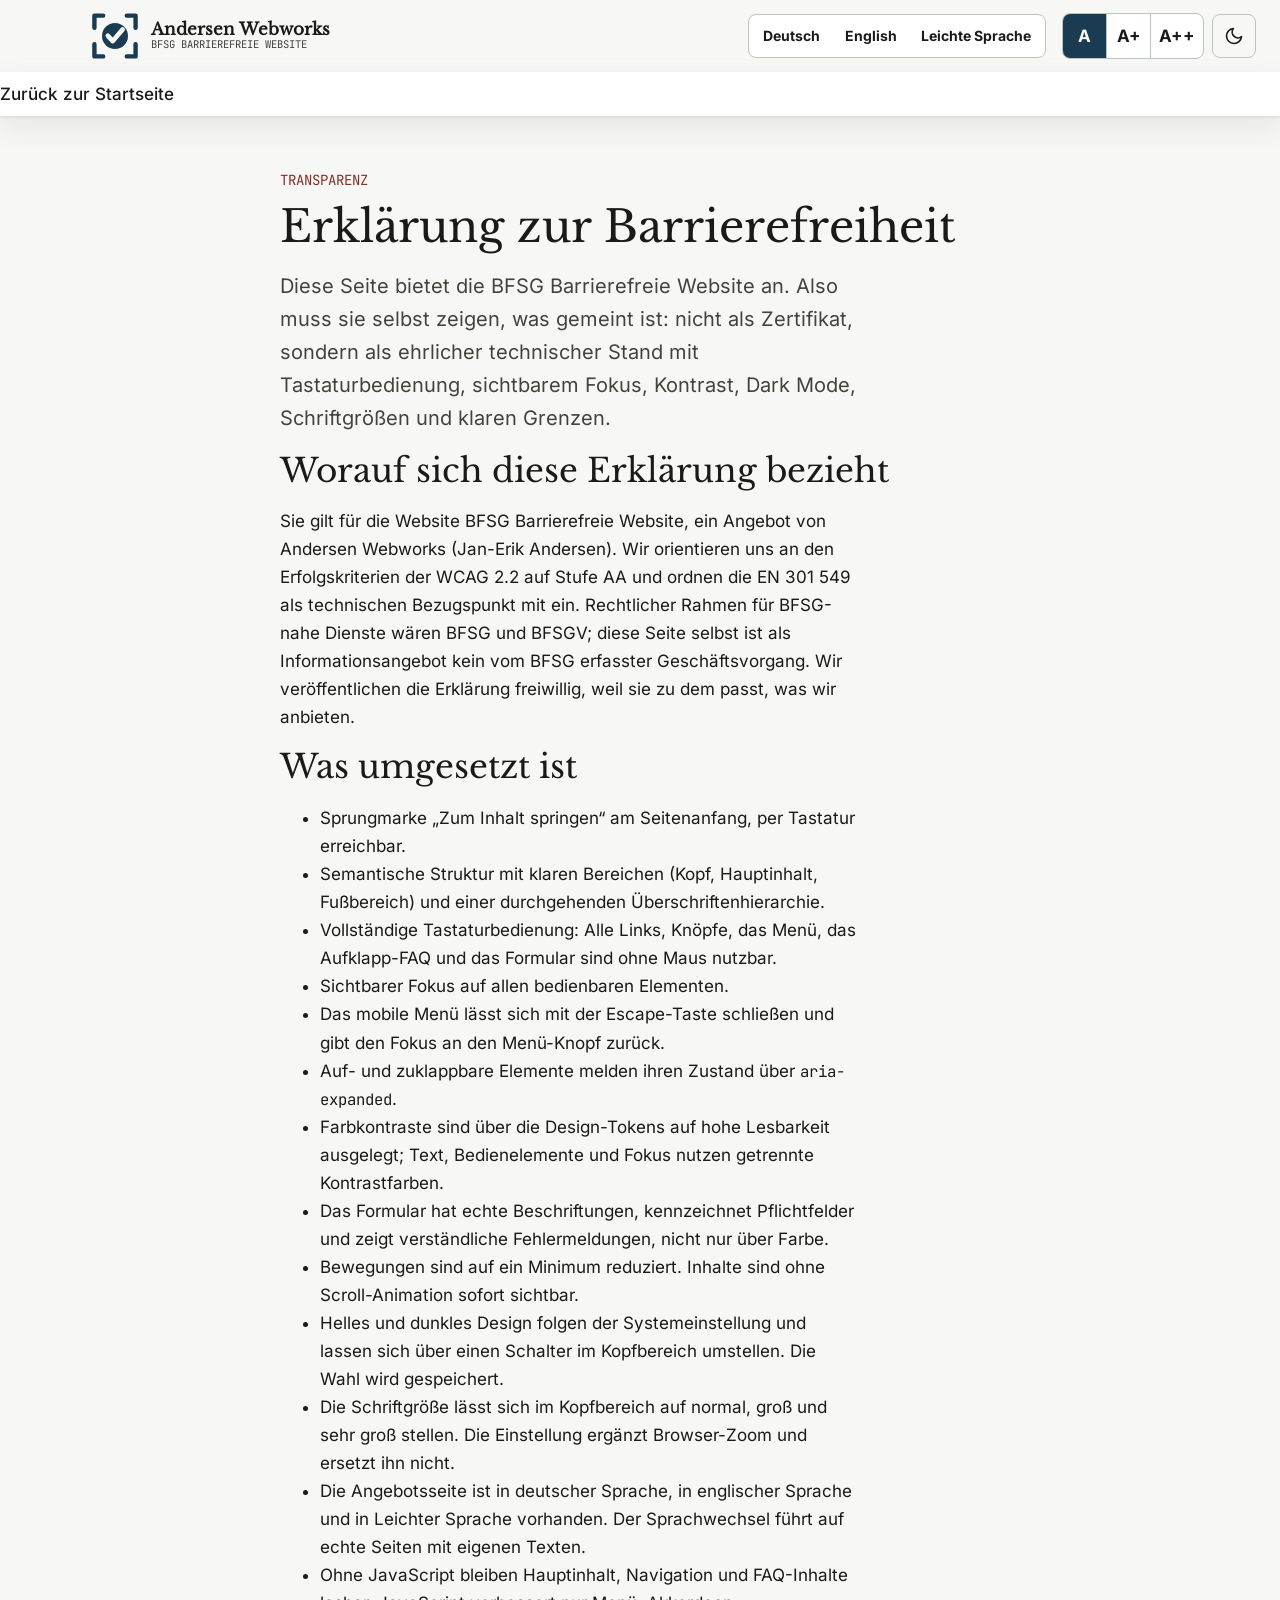
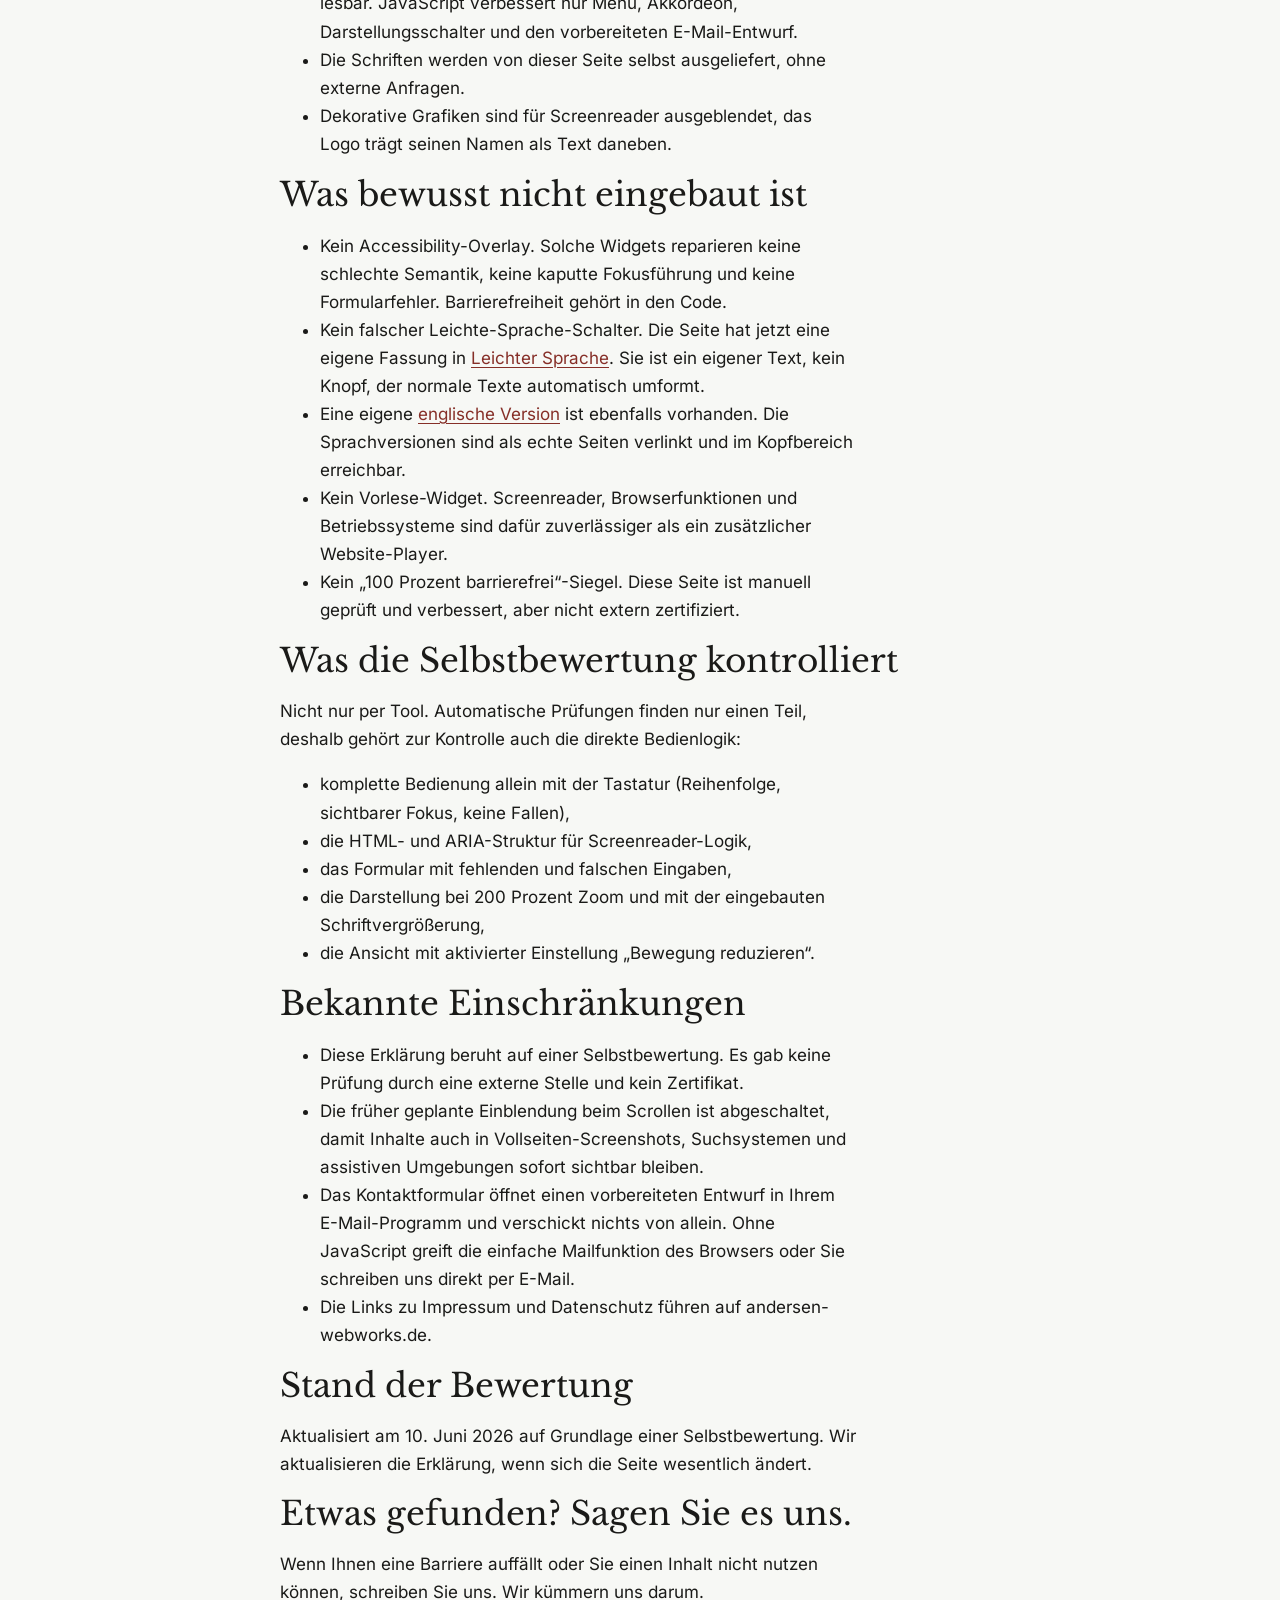
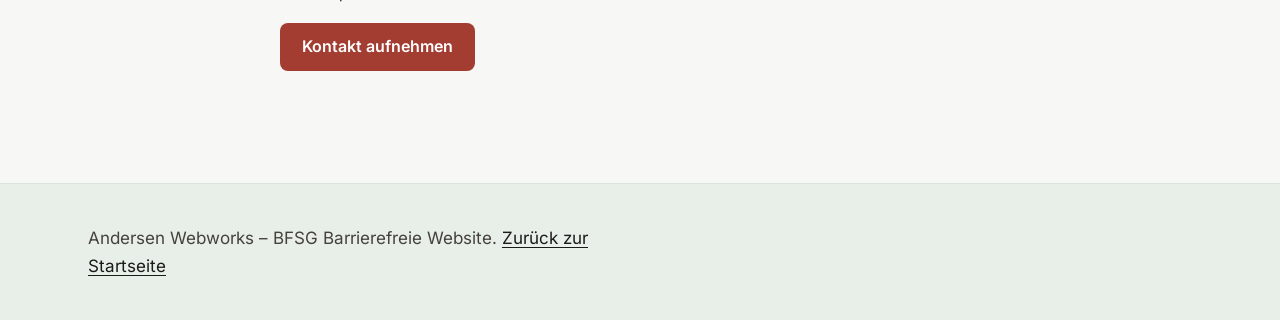
==== commit 2bff8b9c: "Passe BFSG-Logo und Favicons an" ====
--- a/barrierefreiheit/index.html
+++ b/barrierefreiheit/index.html
@@ -46,7 +46,7 @@
   <header class="site-header">
     <div class="container site-header__inner">
       <a class="brand" href="../index.html" aria-label="Andersen Webworks BFSG Barrierefreie Website, zur Startseite">
-        <img class="brand__mark" src="../assets/logo.svg" alt="" width="42" height="28">
+        <img class="brand__mark" src="../assets/logo.svg" alt="" width="54" height="54">
         <span class="brand__name">Andersen Webworks
           <span class="brand__line">BFSG Barrierefreie Website</span>
         </span>
--- a/css/components.css
+++ b/css/components.css
@@ -9,7 +9,7 @@
   backdrop-filter: saturate(140%) blur(8px);
   border-bottom: 1px solid var(--border);
 }
-.site-header .container { max-width: 92rem; }
+.site-header .container { max-width: 100rem; }
 .site-header__inner {
   display: flex;
   align-items: center;
@@ -17,9 +17,16 @@
   gap: var(--space-3);
   min-height: 4.5rem;
 }
-.brand { display: flex; align-items: center; gap: 0.7rem; text-decoration: none; color: var(--text); }
+.brand {
+  display: flex;
+  align-items: center;
+  gap: 0.55rem;
+  margin-left: clamp(0rem, calc((100vw - var(--container)) / 2), 14rem);
+  text-decoration: none;
+  color: var(--text);
+}
 .brand:focus-visible { outline-offset: 5px; }
-.brand__mark { width: 42px; height: 28px; flex: none; }
+.brand__mark { width: 54px; height: 54px; flex: none; }
 .brand__name { font-family: var(--font-serif); font-weight: 700; font-size: 1.05rem; letter-spacing: 0; line-height: 1.1; }
 .brand__line { display: block; font-family: var(--font-mono); font-size: 0.66rem; letter-spacing: 0; text-transform: uppercase; color: var(--text-muted); font-weight: 400; }
 
@@ -84,7 +91,7 @@
   color: var(--accent-2-ink);
 }
 
-@media (max-width: 86rem) {
+@media (max-width: 96rem) {
   html.js .nav-toggle { display: inline-flex; }
   .site-nav {
     position: static;
@@ -406,6 +413,7 @@
     gap: 0.5rem;
   }
   .header-actions { justify-content: flex-end; width: 100%; max-width: none; }
+  .brand { margin-left: 0; }
   .language-switcher { width: 100%; }
   .language-switcher ul {
     display: grid;
@@ -415,7 +423,7 @@
   .language-switcher a { min-height: 34px; padding-inline: 0.4rem; font-size: 0.78rem; }
   .text-size-control__btn { min-width: 36px; min-height: 40px; padding-inline: 0.3rem; }
   .theme-toggle { width: 40px; height: 40px; }
-  .brand__mark { width: 36px; height: 24px; }
+  .brand__mark { width: 44px; height: 44px; }
   .brand__name { font-size: 0.98rem; }
   .nav-toggle { min-height: 40px; padding: 0.45rem 0.65rem; }
 }
